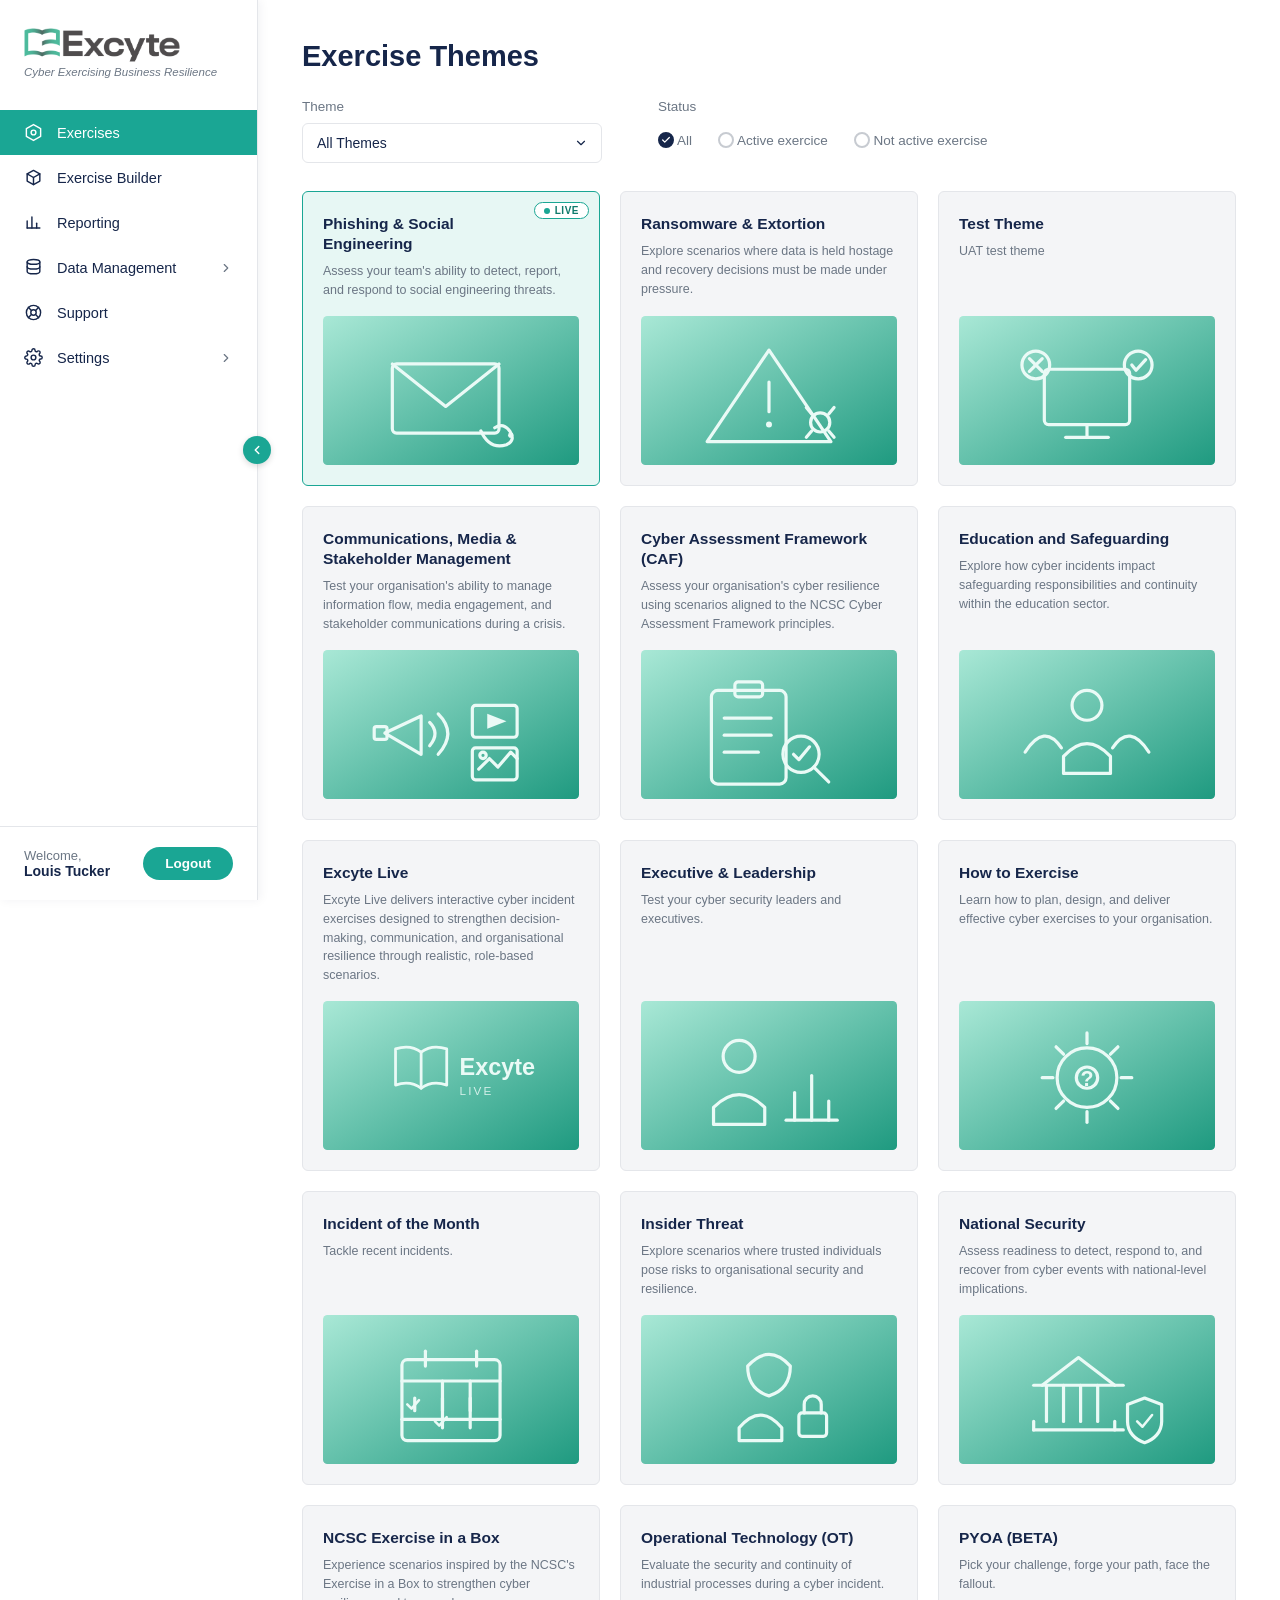
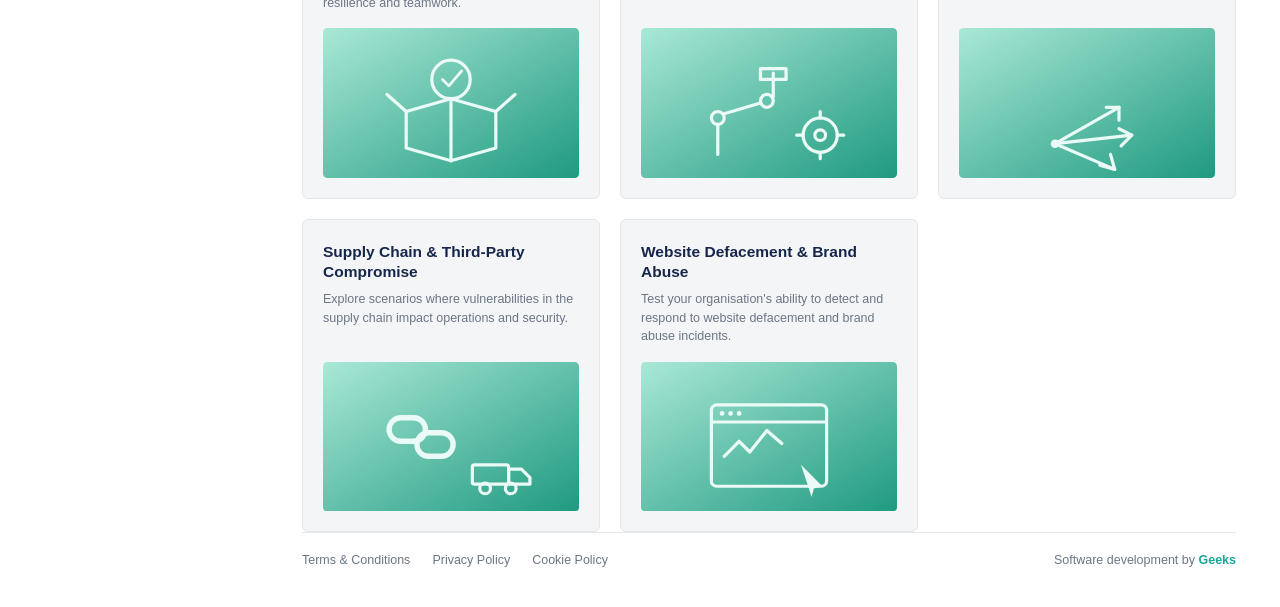
==== index.html @ 7a97bca5 "Add files via upload" ====
<!DOCTYPE html>
<!DOCTYPE html>
<html lang="en">
<head>
<meta charset="UTF-8">
<meta name="viewport" content="width=device-width, initial-scale=1.0">
<title>Excyte | Exercise Themes</title>
<link rel="stylesheet" href="css/styles.css">
<script>
  // Runs before anything paints, so the layout is correct from the very
  // first frame instead of rendering expanded then sliding to collapsed.
  (function () {
    try {
      if (localStorage.getItem('excyteSidebarCollapsed') === 'true') {
        document.documentElement.classList.add('sidebar-collapsed');
      }
    } catch (e) {}
  })();
</script>
</head>
<body data-page="exercises">

<div class="app">

  <!-- ============ SIDEBAR (injected by js/menu.js) ============ -->
  <div id="sidebar-placeholder"></div>

  <!-- ============ MAIN CONTENT ============ -->
  <main class="main-content">

    <h1 class="page-title">Exercise Themes</h1>

    <div class="filters-row">
      <div class="filter-group">
        <label for="themeFilter">Theme</label>
        <div class="select-wrapper">
          <select id="themeFilter">
            <option value="all">All Themes</option>
            <option value="My Exercises">My Exercises</option>
            <option value="Phishing & Social Engineering">Phishing &amp; Social Engineering</option>
            <option value="Ransomware & Extortion">Ransomware &amp; Extortion</option>
            <option value="Test Theme">Test Theme</option>
            <option value="Communications, Media & Stakeholder Management">Communications, Media &amp; Stakeholder Management</option>
            <option value="Cyber Assessment Framework (CAF)">Cyber Assessment Framework (CAF)</option>
            <option value="Education and Safeguarding">Education and Safeguarding</option>
            <option value="Excyte Live">Excyte Live</option>
            <option value="Executive & Leadership">Executive &amp; Leadership</option>
            <option value="How to Exercise">How to Exercise</option>
            <option value="Incident of the Month">Incident of the Month</option>
            <option value="Insider Threat">Insider Threat</option>
            <option value="National Security">National Security</option>
            <option value="NCSC Exercise in a Box">NCSC Exercise in a Box</option>
            <option value="Operational Technology (OT)">Operational Technology (OT)</option>
            <option value="PYOA (BETA)">PYOA (BETA)</option>
            <option value="Supply Chain & Third-Party Compromise">Supply Chain &amp; Third-Party Compromise</option>
            <option value="Website Defacement & Brand Abuse">Website Defacement &amp; Brand Abuse</option>
          </select>
          <svg class="select-arrow" viewBox="0 0 24 24" width="14" height="14" fill="none" stroke="#16264A" stroke-width="2" stroke-linecap="round" stroke-linejoin="round"><path d="M6 9l6 6 6-6"/></svg>
        </div>
      </div>

      <div class="filter-group status-group">
        <label>Status</label>
        <div class="radio-row" id="statusFilter">
          <label class="radio">
            <input type="radio" name="status" value="all" checked>
            <span class="radio-dot"><svg viewBox="0 0 24 24" width="10" height="10" fill="none" stroke="#ffffff" stroke-width="3" stroke-linecap="round" stroke-linejoin="round"><path d="M4 12l5 5L20 6"/></svg></span>
            All
          </label>
          <label class="radio">
            <input type="radio" name="status" value="active">
            <span class="radio-dot"><svg viewBox="0 0 24 24" width="10" height="10" fill="none" stroke="#ffffff" stroke-width="3" stroke-linecap="round" stroke-linejoin="round"><path d="M4 12l5 5L20 6"/></svg></span>
            Active exercice
          </label>
          <label class="radio">
            <input type="radio" name="status" value="inactive">
            <span class="radio-dot"><svg viewBox="0 0 24 24" width="10" height="10" fill="none" stroke="#ffffff" stroke-width="3" stroke-linecap="round" stroke-linejoin="round"><path d="M4 12l5 5L20 6"/></svg></span>
            Not active exercise
          </label>
        </div>
      </div>
    </div>

    <div class="cards-panel">
      <div class="cards-grid" id="cardsGrid">

        <div class="card" data-theme="My Exercises" data-status="inactive">
          <h3>My Exercises</h3>
          <p>Exercises you've created and saved yourself in the Exercise Builder.</p>
          <div class="icon-box"><img src="assets/icons/my-exercises.svg" alt=""></div>
        </div>

        <div class="card" data-theme="Phishing & Social Engineering" data-status="inactive">
          <h3>Phishing &amp; Social Engineering</h3>
          <p>Assess your team's ability to detect, report, and respond to social engineering threats.</p>
          <div class="icon-box"><img src="assets/icons/phishing.svg" alt=""></div>
        </div>

        <div class="card" data-theme="Ransomware & Extortion" data-status="inactive">
          <h3>Ransomware &amp; Extortion</h3>
          <p>Explore scenarios where data is held hostage and recovery decisions must be made under pressure.</p>
          <div class="icon-box"><img src="assets/icons/ransomware.svg" alt=""></div>
        </div>

        <div class="card" data-theme="Test Theme" data-status="inactive">
          <h3>Test Theme</h3>
          <p>UAT test theme</p>
          <div class="icon-box"><img src="assets/icons/test-theme.svg" alt=""></div>
        </div>

        <div class="card" data-theme="Communications, Media & Stakeholder Management" data-status="inactive">
          <h3>Communications, Media &amp; Stakeholder Management</h3>
          <p>Test your organisation's ability to manage information flow, media engagement, and stakeholder communications during a crisis.</p>
          <div class="icon-box"><img src="assets/icons/comms.svg" alt=""></div>
        </div>

        <div class="card" data-theme="Cyber Assessment Framework (CAF)" data-status="inactive">
          <h3>Cyber Assessment Framework (CAF)</h3>
          <p>Assess your organisation's cyber resilience using scenarios aligned to the NCSC Cyber Assessment Framework principles.</p>
          <div class="icon-box"><img src="assets/icons/caf.svg" alt=""></div>
        </div>

        <div class="card" data-theme="Education and Safeguarding" data-status="inactive">
          <h3>Education and Safeguarding</h3>
          <p>Explore how cyber incidents impact safeguarding responsibilities and continuity within the education sector.</p>
          <div class="icon-box"><img src="assets/icons/education.svg" alt=""></div>
        </div>

        <div class="card" data-theme="Excyte Live" data-status="inactive">
          <h3>Excyte Live</h3>
          <p>Excyte Live delivers interactive cyber incident exercises designed to strengthen decision-making, communication, and organisational resilience through realistic, role-based scenarios.</p>
          <div class="icon-box"><img src="assets/icons/excyte-live.svg" alt=""></div>
        </div>

        <div class="card" data-theme="Executive & Leadership" data-status="inactive">
          <h3>Executive &amp; Leadership</h3>
          <p>Test your cyber security leaders and executives.</p>
          <div class="icon-box"><img src="assets/icons/executive.svg" alt=""></div>
        </div>

        <div class="card" data-theme="How to Exercise" data-status="inactive">
          <h3>How to Exercise</h3>
          <p>Learn how to plan, design, and deliver effective cyber exercises to your organisation.</p>
          <div class="icon-box"><img src="assets/icons/how-to-exercise.svg" alt=""></div>
        </div>

        <div class="card" data-theme="Incident of the Month" data-status="inactive">
          <h3>Incident of the Month</h3>
          <p>Tackle recent incidents.</p>
          <div class="icon-box"><img src="assets/icons/incident-of-month.svg" alt=""></div>
        </div>

        <div class="card" data-theme="Insider Threat" data-status="inactive">
          <h3>Insider Threat</h3>
          <p>Explore scenarios where trusted individuals pose risks to organisational security and resilience.</p>
          <div class="icon-box"><img src="assets/icons/insider-threat.svg" alt=""></div>
        </div>

        <div class="card" data-theme="National Security" data-status="inactive">
          <h3>National Security</h3>
          <p>Assess readiness to detect, respond to, and recover from cyber events with national-level implications.</p>
          <div class="icon-box"><img src="assets/icons/national-security.svg" alt=""></div>
        </div>

        <div class="card" data-theme="NCSC Exercise in a Box" data-status="inactive">
          <h3>NCSC Exercise in a Box</h3>
          <p>Experience scenarios inspired by the NCSC's Exercise in a Box to strengthen cyber resilience and teamwork.</p>
          <div class="icon-box"><img src="assets/icons/ncsc-box.svg" alt=""></div>
        </div>

        <div class="card" data-theme="Operational Technology (OT)" data-status="inactive">
          <h3>Operational Technology (OT)</h3>
          <p>Evaluate the security and continuity of industrial processes during a cyber incident.</p>
          <div class="icon-box"><img src="assets/icons/ot.svg" alt=""></div>
        </div>

        <div class="card" data-theme="PYOA (BETA)" data-status="inactive">
          <h3>PYOA (BETA)</h3>
          <p>Pick your challenge, forge your path, face the fallout.</p>
          <div class="icon-box"><img src="assets/icons/pyoa.svg" alt=""></div>
        </div>

        <div class="card" data-theme="Supply Chain & Third-Party Compromise" data-status="inactive">
          <h3>Supply Chain &amp; Third-Party Compromise</h3>
          <p>Explore scenarios where vulnerabilities in the supply chain impact operations and security.</p>
          <div class="icon-box"><img src="assets/icons/supply-chain.svg" alt=""></div>
        </div>

        <div class="card" data-theme="Website Defacement & Brand Abuse" data-status="inactive">
          <h3>Website Defacement &amp; Brand Abuse</h3>
          <p>Test your organisation's ability to detect and respond to website defacement and brand abuse incidents.</p>
          <div class="icon-box"><img src="assets/icons/website-defacement.svg" alt=""></div>
        </div>

      </div>

      <p class="no-results" id="noResults">No exercise themes match the selected filters.</p>
    </div>

    <footer class="footer">
      <div class="footer-links">
        <a href="pages/terms-conditions.html">Terms &amp; Conditions</a>
        <a href="pages/privacy-policy.html">Privacy Policy</a>
        <a href="pages/cookie-policy.html">Cookie Policy</a>
      </div>
      <div class="footer-credit">Software development by <a href="https://www.geeks.ltd/" target="_blank" rel="noopener">Geeks</a></div>
    </footer>

  </main>
</div>

<script src="js/menu.js"></script>
<script src="js/script.js"></script>
</body>
</html>
---- css/styles.css ----
/* ============ RESET & ROOT ============ */
* { box-sizing: border-box; margin: 0; padding: 0; }

:root {
  --teal: #1AA694;
  --teal-dark: #0F7A6B;
  --teal-light: #E7F7F4;
  --navy: #16264A;
  --text-gray: #6B7684;
  --border-light: #E4E6EA;
  --bg-panel: #F4F5F7;
  --sidebar-w: 258px;
  --sidebar-w-collapsed: 76px;
}

body {
  font-family: -apple-system, BlinkMacSystemFont, "Segoe UI", Roboto, Helvetica, Arial, sans-serif;
  color: var(--navy);
  background: #ffffff;
  -webkit-font-smoothing: antialiased;
}

a { text-decoration: none; color: inherit; }

.app {
  display: flex;
  min-height: 100vh;
}

/* ============ SIDEBAR ============ */
.sidebar {
  width: var(--sidebar-w);
  flex-shrink: 0;
  background: #ffffff;
  border-right: 1px solid var(--border-light);
  box-shadow: 2px 0 10px rgba(22,38,74,0.06);
  display: flex;
  flex-direction: column;
  position: fixed;
  top: 0;
  left: 0;
  height: 100vh;
  z-index: 10;
  transition: width 0.25s ease;
}

.logo-area {
  padding: 28px 24px 20px;
}

.logo-link {
  display: block;
  transition: opacity 0.15s ease;
}

.logo-link:hover {
  opacity: 0.8;
}

.logo-row {
  display: flex;
  align-items: center;
  gap: 8px;
}

.logo-full-img,
.logo-icon-img {
  flex-shrink: 0;
  display: block;
}

.logo-full-img { height: 34px; width: auto; }

.logo-icon-img {
  height: 30px;
  width: auto;
  display: none;
}

.tagline {
  font-size: 11.5px;
  color: var(--text-gray);
  margin-top: 4px;
  font-style: italic;
  white-space: nowrap;
  overflow: hidden;
}

.nav-menu {
  display: flex;
  flex-direction: column;
  margin-top: 12px;
  flex-grow: 1;
  overflow-y: auto;
}

.nav-item {
  display: flex;
  align-items: center;
  gap: 14px;
  padding: 13px 24px;
  color: var(--navy);
  font-size: 14.5px;
  font-weight: 500;
  cursor: pointer;
  transition: background 0.15s ease, color 0.15s ease;
  white-space: nowrap;
  overflow: hidden;
}

.nav-item svg { flex-shrink: 0; }

.nav-item.expandable .chevron {
  margin-left: auto;
  color: var(--text-gray);
}

.nav-item:hover:not(.active) {
  background: var(--teal-light);
  color: var(--teal-dark);
}

.nav-item.active {
  background: var(--teal);
  color: #ffffff;
}

.nav-item.active .chevron { color: #ffffff; }

/* collapse button */
.collapse-btn {
  position: absolute;
  top: 50%;
  right: -14px;
  transform: translateY(-50%);
  width: 28px;
  height: 28px;
  border-radius: 50%;
  background: var(--teal);
  border: none;
  box-shadow: 0 2px 6px rgba(0,0,0,0.15);
  display: flex;
  align-items: center;
  justify-content: center;
  cursor: pointer;
  z-index: 5;
  transition: background 0.15s ease, transform 0.2s ease;
}

.collapse-btn:hover {
  background: var(--teal-dark);
  transform: translateY(-50%) scale(1.1);
}

.collapse-btn svg { transition: transform 0.25s ease; }

.user-area {
  padding: 20px 24px;
  border-top: 1px solid var(--border-light);
  display: flex;
  align-items: center;
  justify-content: space-between;
  gap: 10px;
}

.welcome {
  display: flex;
  flex-direction: column;
  font-size: 13px;
  white-space: nowrap;
  overflow: hidden;
}

.welcome-label { color: var(--text-gray); }
.welcome-name { color: var(--navy); font-size: 14px; }

.logout-btn {
  background: var(--teal);
  color: #ffffff;
  border: none;
  padding: 9px 22px;
  border-radius: 20px;
  font-size: 13.5px;
  font-weight: 600;
  cursor: pointer;
  transition: background 0.15s ease, box-shadow 0.15s ease, transform 0.15s ease;
  flex-shrink: 0;
}

.logout-btn:hover {
  background: var(--teal-dark);
  box-shadow: 0 4px 10px rgba(15,122,107,0.3);
  transform: translateY(-1px);
}

/* ---- collapsed state ---- */
.sidebar.collapsed { width: var(--sidebar-w-collapsed); }
.sidebar.collapsed .logo-full-img,
.sidebar.collapsed .tagline,
.sidebar.collapsed .nav-text,
.sidebar.collapsed .chevron,
.sidebar.collapsed .welcome,
.sidebar.collapsed .logout-btn {
  display: none;
}
.sidebar.collapsed .logo-icon-img { display: block; }
.sidebar.collapsed .logo-row { justify-content: center; }
.sidebar.collapsed .nav-item { justify-content: center; padding: 15px 0; }
.sidebar.collapsed .user-area { flex-direction: column; }
.sidebar.collapsed .collapse-btn svg { transform: rotate(180deg); }

/* ============ MAIN CONTENT ============ */
.main-content {
  flex-grow: 1;
  padding: 40px 44px;
  min-width: 0;
  margin-left: var(--sidebar-w);
  transition: margin-left 0.25s ease;
  display: flex;
  flex-direction: column;
  min-height: 100vh;
}

.sidebar.collapsed ~ .main-content {
  margin-left: var(--sidebar-w-collapsed);
}

/* Applied synchronously before first paint (see inline script in <head>)
   so the layout is correct immediately, rather than rendering expanded
   and then sliding to collapsed once menu.js finishes running. */
html.sidebar-collapsed .main-content {
  margin-left: var(--sidebar-w-collapsed);
}

.page-title {
  font-size: 29px;
  font-weight: 700;
  color: var(--navy);
  margin-bottom: 26px;
}

.filters-row {
  display: flex;
  gap: 56px;
  align-items: flex-start;
  margin-bottom: 26px;
  flex-wrap: wrap;
}

.filter-group label {
  display: block;
  font-size: 13.5px;
  color: var(--text-gray);
  margin-bottom: 9px;
}

/* theme select */
.select-wrapper {
  position: relative;
  width: 300px;
}

.select-wrapper select {
  width: 100%;
  appearance: none;
  -webkit-appearance: none;
  -moz-appearance: none;
  background: #ffffff;
  border: 1px solid var(--border-light);
  border-radius: 6px;
  padding: 11px 40px 11px 14px;
  font-size: 14px;
  color: var(--navy);
  font-family: inherit;
  cursor: pointer;
  transition: border-color 0.15s ease, box-shadow 0.15s ease;
}

.select-wrapper select:hover,
.select-wrapper select:focus {
  border-color: var(--teal);
  outline: none;
  box-shadow: 0 0 0 3px rgba(26,166,148,0.12);
}

.select-arrow {
  position: absolute;
  top: 50%;
  right: 14px;
  transform: translateY(-50%);
  pointer-events: none;
}

/* status radios */
.radio-row {
  display: flex;
  gap: 26px;
  align-items: center;
  height: 42px;
}

.radio {
  display: flex;
  align-items: center;
  gap: 9px;
  font-size: 14px;
  color: var(--navy);
  cursor: pointer;
  user-select: none;
  transition: color 0.15s ease;
}

.radio:hover { color: var(--teal-dark); }

.radio input { position: absolute; opacity: 0; width: 0; height: 0; }

.radio-dot {
  display: inline-flex;
  align-items: center;
  justify-content: center;
  width: 16px;
  height: 16px;
  border-radius: 50%;
  border: 2px solid #c7cbd1;
  flex-shrink: 0;
  overflow: hidden;
  transition: border-color 0.15s ease, background 0.15s ease;
}

.radio-dot svg {
  opacity: 0;
  transition: opacity 0.15s ease;
}

.radio:hover .radio-dot { border-color: var(--teal); }

.radio input:checked + .radio-dot {
  border-color: var(--navy);
  background: var(--navy);
}

.radio input:checked + .radio-dot svg {
  opacity: 1;
}

/* ============ CARDS PANEL / GRID ============ */
.cards-panel {
  background: transparent;
}

.cards-grid {
  display: grid;
  grid-template-columns: repeat(auto-fill, minmax(230px, 1fr));
  gap: 20px;
}

.card {
  position: relative;
  display: flex;
  flex-direction: column;
  padding: 22px 20px 20px;
  border: 1px solid var(--border-light);
  border-radius: 6px;
  background: var(--bg-panel);
  transition: background 0.15s ease;
  cursor: pointer;
}

.card:hover {
  background: #EBEEF1;
}

.card.live-theme {
  background: var(--teal-light);
  border-color: var(--teal);
}

.card.live-theme:hover {
  background: #DCF1EC;
}

.live-badge {
  position: absolute;
  top: 10px;
  right: 10px;
  display: flex;
  align-items: center;
  gap: 5px;
  background: #ffffff;
  border: 1px solid var(--teal);
  border-radius: 10px;
  padding: 2px 9px;
  font-size: 10px;
  font-weight: 700;
  color: var(--teal-dark);
  text-transform: uppercase;
  letter-spacing: 0.05em;
}

.live-badge-dot {
  width: 6px;
  height: 6px;
  border-radius: 50%;
  background: var(--teal);
}

.card.live-theme h3 {
  padding-right: 62px;
}

.card h3 {
  font-size: 15.5px;
  font-weight: 700;
  color: var(--navy);
  line-height: 1.3;
  margin-bottom: 8px;
}

.card p {
  font-size: 12.5px;
  color: var(--text-gray);
  line-height: 1.5;
  margin-bottom: 16px;
  flex: 1 1 auto;
}

.icon-box {
  width: 100%;
  aspect-ratio: 240 / 140;
  border-radius: 3px;
  overflow: hidden;
  transition: filter 0.2s ease;
}

.icon-box img {
  width: 100%;
  height: 100%;
  display: block;
  object-fit: cover;
}

.card:hover .icon-box {
  filter: brightness(1.02);
}

.no-results {
  display: none;
  text-align: center;
  padding: 50px 20px;
  color: var(--text-gray);
  font-size: 14px;
}

.cards-grid.empty { display: none; }
.cards-panel.is-empty .no-results { display: block; }

/* ============ FOOTER ============ */
.footer {
  margin-top: auto;
  padding-top: 20px;
  border-top: 1px solid var(--border-light);
  display: flex;
  justify-content: space-between;
  align-items: center;
  flex-wrap: wrap;
  gap: 12px;
  font-size: 12.5px;
  color: var(--text-gray);
}

.footer-links { display: flex; gap: 22px; }

.footer-links a,
.footer-credit a {
  color: var(--text-gray);
  transition: color 0.15s ease;
}

.footer-links a:hover { color: var(--teal-dark); text-decoration: underline; }

.footer-credit a {
  color: var(--teal);
  font-weight: 600;
}

.footer-credit a:hover { color: var(--teal-dark); text-decoration: underline; }

/* ============ DETAIL PAGE (theme drill-down) ============ */
.detail-header {
  display: flex;
  justify-content: space-between;
  align-items: center;
  margin-bottom: 26px;
}

.detail-header .page-title { margin-bottom: 0; }

.header-actions {
  display: flex;
  gap: 12px;
}

.back-btn,
.create-btn {
  background: var(--teal);
  color: #ffffff;
  border: none;
  padding: 10px 26px;
  border-radius: 20px;
  font-size: 14px;
  font-weight: 600;
  cursor: pointer;
  transition: background 0.15s ease;
}

.back-btn:hover,
.create-btn:hover {
  background: var(--teal-dark);
}

.text-input {
  width: 300px;
  border: 1px solid var(--border-light);
  border-radius: 6px;
  padding: 11px 14px;
  font-size: 14px;
  color: var(--navy);
  font-family: inherit;
  transition: border-color 0.15s ease, box-shadow 0.15s ease;
}

.text-input:hover,
.text-input:focus {
  border-color: var(--teal);
  outline: none;
  box-shadow: 0 0 0 3px rgba(26,166,148,0.12);
}

/* ============ EXERCISE TABLE ============ */
.table-panel {
  border: 1px solid var(--border-light);
  border-radius: 4px;
  overflow-x: auto;
}

.exercise-table {
  width: 100%;
  border-collapse: collapse;
}

.exercise-table thead th {
  background: #E9EBEE;
  color: var(--navy);
  font-size: 13.5px;
  font-weight: 700;
  text-align: left;
  padding: 10px 20px;
  white-space: nowrap;
}

.exercise-table thead th[data-sort] {
  cursor: pointer;
  user-select: none;
}

.exercise-table thead th[data-sort]:hover {
  color: var(--teal-dark);
}

.sort-icon {
  margin-left: 6px;
  vertical-align: middle;
  position: relative;
  top: -1px;
}

.sort-icon .arrow-up,
.sort-icon .arrow-down {
  fill: #c7cbd1;
}

.exercise-table tbody td {
  white-space: nowrap;
}

th.sort-asc .sort-icon .arrow-up {
  fill: var(--teal);
}

th.sort-desc .sort-icon .arrow-down {
  fill: var(--teal);
}

.exercise-table tbody td {
  padding: 9px 20px;
  font-size: 13.5px;
  color: var(--text-gray);
  border-top: 1px solid var(--border-light);
}

.exercise-table tbody tr:nth-child(odd) { background: #F7F8F9; }
.exercise-table tbody tr:nth-child(even) { background: #ffffff; }

.exercise-table tbody tr.live-row { background: var(--teal-light); }
.exercise-table tbody tr.live-row:hover td { background: #DCF3EC; }

.exercise-table tbody tr { cursor: pointer; }

/* Events table is the exception — only the action cells (play icons,
   End link) are actually interactive, not the row itself */
#eventsTable tbody tr { cursor: default; }

.exercise-table tbody tr:hover td { background: var(--bg-panel); }

#eventsTable tbody tr:not(.live-row):hover td { background: transparent; }

.exercise-link {
  color: var(--navy);
  font-weight: 400;
}

.play-icon {
  display: inline-flex;
  color: var(--text-gray);
  cursor: pointer;
  transition: color 0.15s ease;
}

.play-icon:hover { color: var(--teal-dark); }

.end-link {
  color: var(--navy);
  text-decoration: underline;
  cursor: pointer;
  font-size: 12.5px;
  transition: color 0.15s ease;
}

.end-link:hover { color: var(--teal-dark); }

.table-panel.is-empty .exercise-table { display: none; }
.table-panel.is-empty .no-results { display: block; }

.no-exercises {
  display: none;
  color: var(--text-gray);
  font-size: 14px;
  padding: 4px 0;
}

.table-panel.no-data .exercise-table { display: none; }
.table-panel.no-data .no-exercises { display: block; }
.table-panel.no-data { border: none; }

/* ============ EXERCISE TILE GRID (theme drill-down page) ============
   Same .card/.cards-grid look as the home page's theme tiles, but one
   tile per exercise within a theme, using the same live-tint
   treatment as a live theme tile. */
.exercise-cards-panel .cards-grid { display: grid; }
.exercise-cards-panel.is-empty .cards-grid { display: none; }
.exercise-cards-panel.is-empty .no-results { display: block; }

.exercise-cards-panel.no-data .cards-grid { display: none; }
.exercise-cards-panel.no-data .no-exercises { display: block; }

/* Theme tile copy is short/curated, so every tile naturally ends up
   the same height. Exercise names/author/org vary a lot in length,
   so without a cap a long one stretches its whole grid row and
   pushes that row's icon-boxes out of line with the row above/below
   — clamp both to a fixed number of lines so every tile is a
   uniform height regardless of content, same as the theme grid. */
.exercise-cards-panel .card h3 {
  display: -webkit-box;
  -webkit-box-orient: vertical;
  -webkit-line-clamp: 2;
  overflow: hidden;
  min-height: calc(15.5px * 1.3 * 2);
}

.exercise-cards-panel .card p {
  display: -webkit-box;
  -webkit-box-orient: vertical;
  -webkit-line-clamp: 2;
  overflow: hidden;
  /* Exercise descriptions ("2 active events · Nate W · GDAK") are
     usually much shorter than the home page's full-sentence theme
     descriptions, so without a floor here the <p> box (and therefore
     the whole card) ends up shorter than a theme tile whenever the
     text fits on one line. */
  min-height: calc(12.5px * 1.5 * 2);
}

.exercise-icon-box svg {
  width: 100%;
  height: 100%;
  display: block;
}

/* ============ PAGINATION ============ */
.pagination {
  display: flex;
  gap: 8px;
  justify-content: center;
  margin-top: 24px;
}

.page-btn {
  min-width: 36px;
  height: 36px;
  display: flex;
  align-items: center;
  justify-content: center;
  border: 1px solid var(--border-light);
  border-radius: 6px;
  color: var(--navy);
  font-size: 14px;
  transition: background 0.15s ease, color 0.15s ease, border-color 0.15s ease;
}

.page-btn:hover { border-color: var(--teal); color: var(--teal-dark); }

.page-btn.active {
  background: var(--teal);
  border-color: var(--teal);
  color: #ffffff;
}

/* ============ SETUP EXERCISE (create event) ============ */
.setup-form {
  display: flex;
  flex-direction: column;
  gap: 28px;
  flex: 1;
  max-width: 500px;
}

.form-field label {
  display: block;
  font-size: 13.5px;
  color: var(--text-gray);
  margin-bottom: 9px;
}

.required-mark {
  color: #D64545;
  margin-left: 3px;
}

/* -- searchable dropdown (single + multi select) -- */
.dropdown-field {
  position: relative;
  width: 100%;
}

.dropdown-trigger {
  width: 100%;
  display: flex;
  align-items: center;
  justify-content: space-between;
  gap: 8px;
  background: #ffffff;
  border: 1px solid var(--border-light);
  border-radius: 6px;
  padding: 11px 14px;
  font-size: 14px;
  font-family: inherit;
  color: var(--navy);
  cursor: pointer;
  transition: border-color 0.15s ease, box-shadow 0.15s ease;
}

.dropdown-value {
  flex: 1;
  text-align: left;
  color: #A6ADB8;
  white-space: nowrap;
  overflow: hidden;
  text-overflow: ellipsis;
}

.dropdown-trigger.has-value .dropdown-value {
  color: var(--navy);
}

.dropdown-trigger:hover {
  border-color: var(--teal);
}

.dropdown-field.open .dropdown-trigger {
  border-color: var(--teal);
  box-shadow: 0 0 0 3px rgba(26,166,148,0.12);
}

.dropdown-field.open .select-arrow {
  transform: translateY(-50%) rotate(180deg);
}

.dropdown-panel {
  display: none;
  position: absolute;
  top: calc(100% + 6px);
  left: 0;
  width: 100%;
  background: #ffffff;
  border: 1px solid var(--border-light);
  border-radius: 6px;
  box-shadow: 0 10px 24px rgba(22,38,74,0.14);
  z-index: 20;
  overflow: hidden;
}

.dropdown-field.open .dropdown-panel {
  display: block;
}

.dropdown-search-wrap {
  display: flex;
  align-items: center;
  gap: 8px;
  padding: 10px 14px;
  border-bottom: 1px solid var(--border-light);
  color: var(--text-gray);
}

.dropdown-search {
  flex: 1;
  border: none;
  outline: none;
  font-size: 14px;
  font-family: inherit;
  color: var(--navy);
}

.dropdown-list {
  list-style: none;
  max-height: 220px;
  overflow-y: auto;
  padding: 6px 0;
}

.dropdown-list li {
  display: flex;
  align-items: center;
  gap: 10px;
  padding: 9px 14px;
  font-size: 13.5px;
  color: var(--navy);
  cursor: pointer;
  transition: background 0.12s ease;
}

.dropdown-list li:hover {
  background: var(--teal-light);
}

.dropdown-list li.no-match {
  color: var(--text-gray);
  cursor: default;
}

.dropdown-list li.no-match:hover {
  background: none;
}

.item-check {
  width: 14px;
  height: 14px;
  border-radius: 4px;
  border: 2px solid #c7cbd1;
  flex-shrink: 0;
  display: inline-flex;
  align-items: center;
  justify-content: center;
}

.dropdown-list li.selected .item-check {
  background: var(--teal);
  border-color: var(--teal);
}

/* single-select mode has no checkboxes — highlight instead */
.dropdown-field[data-mode="single"] .dropdown-list li.selected {
  background: var(--teal-light);
  font-weight: 600;
}

/* -- date & time -- */
.datetime-row {
  display: flex;
  gap: 10px;
}

.datetime-input {
  flex: 1;
}

.today-btn {
  background: #ffffff;
  border: 1px solid var(--border-light);
  border-radius: 6px;
  padding: 0 20px;
  font-size: 13.5px;
  font-weight: 600;
  color: var(--navy);
  cursor: pointer;
  white-space: nowrap;
  transition: border-color 0.15s ease, color 0.15s ease;
}

.today-btn:hover {
  border-color: var(--teal);
  color: var(--teal-dark);
}

/* -- form actions -- */
.cancel-btn {
  background: #ffffff;
  color: var(--navy);
  border: 1px solid var(--border-light);
  padding: 10px 26px;
  border-radius: 20px;
  font-size: 14px;
  font-weight: 600;
  cursor: pointer;
  transition: border-color 0.15s ease, color 0.15s ease;
}

.cancel-btn:hover {
  border-color: var(--teal);
  color: var(--teal-dark);
}

.save-btn {
  background: var(--teal);
  color: #ffffff;
  border: none;
  padding: 10px 26px;
  border-radius: 20px;
  font-size: 14px;
  font-weight: 600;
  cursor: pointer;
  transition: background 0.15s ease;
}

.save-btn:hover {
  background: var(--teal-dark);
}

.save-btn:disabled {
  background: var(--border-light);
  color: var(--text-gray);
  cursor: not-allowed;
}

/* ============ MODAL (End Event confirmation) ============ */
.modal-overlay {
  display: none;
  position: fixed;
  inset: 0;
  background: rgba(22,38,74,0.45);
  align-items: center;
  justify-content: center;
  z-index: 100;
  padding: 20px;
}

.modal-overlay.open {
  display: flex;
}

.modal-box {
  background: #ffffff;
  border-radius: 10px;
  padding: 36px 32px 28px;
  width: 100%;
  max-width: 380px;
  text-align: center;
  box-shadow: 0 20px 50px rgba(22,38,74,0.25);
}

.modal-icon {
  margin-bottom: 14px;
}

.modal-icon svg {
  margin: 0 auto;
  display: block;
}

.modal-title {
  font-size: 19px;
  font-weight: 700;
  color: var(--navy);
  margin-bottom: 10px;
}

.modal-message {
  font-size: 13.5px;
  color: var(--text-gray);
  line-height: 1.5;
  margin-bottom: 26px;
}

.modal-actions {
  display: flex;
  justify-content: center;
  gap: 12px;
}

.modal-actions-stacked {
  flex-direction: column;
}

.modal-actions-stacked > button {
  width: 100%;
}

/* Name/theme fields inside a modal (e.g. Save Exercise) — same
   .text-input/.select-wrapper controls used elsewhere, just made to
   fill the narrower modal box instead of their usual fixed width. */
.modal-form-field {
  text-align: left;
  margin-bottom: 16px;
}

.modal-form-field label {
  display: block;
  font-size: 12.5px;
  font-weight: 600;
  color: var(--navy);
  margin-bottom: 6px;
}

.modal-form-field .text-input,
.modal-form-field .select-wrapper {
  width: 100%;
}

.modal-field-error {
  display: none;
  font-size: 12px;
  color: #D64545;
  margin-top: 6px;
}

.modal-field-error.show {
  display: block;
}

.discard-btn {
  background: none;
  border: 1px solid var(--border-light);
  color: #D64545;
  padding: 10px 26px;
  border-radius: 20px;
  font-size: 14px;
  font-weight: 600;
  cursor: pointer;
  transition: background 0.15s ease, border-color 0.15s ease;
}

.discard-btn:hover {
  background: rgba(214,69,69,0.08);
  border-color: #D64545;
}

/* End links on demo (non-deletable) events look inert, not clickable */
.end-link.disabled {
  cursor: default;
  color: var(--text-gray);
  text-decoration: none;
}

.end-link.disabled:hover {
  color: var(--text-gray);
}

/* ============ REPORT DETAIL PAGE ============ */
.report-subtitle {
  font-size: 14px;
  color: var(--text-gray);
  margin-top: -18px;
  margin-bottom: 28px;
}

/* -- summary section -- */
.summary-headline {
  font-size: 14px;
  font-weight: 400;
  color: var(--navy);
  line-height: 1.7;
  margin-bottom: 8px;
}

.summary-context {
  font-size: 13px;
  color: var(--text-gray);
  line-height: 1.5;
  margin-bottom: 16px;
}

.summary-stat {
  margin-bottom: 18px;
}

.summary-stat-bar {
  width: 100%;
  height: 8px;
  background: var(--border-light);
  border-radius: 4px;
  overflow: hidden;
  margin-bottom: 8px;
}

.summary-stat-fill {
  height: 100%;
  border-radius: 4px;
  transition: width 0.3s ease;
}

.summary-stat-label {
  font-size: 12.5px;
  color: var(--text-gray);
  font-weight: 600;
}

.summary-improvement-list {
  list-style: none;
  margin-top: 4px;
}

.summary-improvement-list li {
  font-size: 13.5px;
  color: var(--navy);
  padding: 6px 0 6px 16px;
  position: relative;
  border-bottom: 1px solid var(--border-light);
}

.summary-improvement-list li:last-child { border-bottom: none; }

.summary-improvement-list li::before {
  content: '\2022';
  position: absolute;
  left: 0;
  color: #D64545;
  font-weight: 700;
}

.summary-no-improvements {
  font-size: 13.5px;
  color: var(--text-gray);
  font-style: italic;
}

.report-section {
  background: var(--bg-panel);
  border: 1px solid var(--border-light);
  border-radius: 8px;
  padding: 24px 28px;
  margin-bottom: 20px;
}

.report-section h2 {
  font-size: 16px;
  font-weight: 700;
  color: var(--navy);
  margin-bottom: 18px;
  padding-bottom: 14px;
  border-bottom: 1px solid var(--border-light);
}

/* -- overview grid -- */
.overview-grid {
  display: grid;
  grid-template-columns: repeat(3, 1fr);
  gap: 20px 32px;
}

.overview-label {
  font-size: 12px;
  color: var(--text-gray);
  margin-bottom: 5px;
}

.overview-value {
  font-size: 14.5px;
  font-weight: 600;
  color: var(--navy);
}

/* -- attendance summary -- */
.attendance-grid {
  display: grid;
  grid-template-columns: repeat(3, 1fr);
  gap: 28px;
}

.attendance-group-header {
  display: flex;
  align-items: center;
  gap: 8px;
  font-size: 12px;
  font-weight: 700;
  color: var(--teal-dark);
  text-transform: uppercase;
  letter-spacing: 0.05em;
  margin-bottom: 10px;
}

.attendance-dot {
  width: 8px;
  height: 8px;
  border-radius: 50%;
  flex-shrink: 0;
}

.attendance-dot.dot-facilitator { background: var(--teal); }
.attendance-dot.dot-observer { background: #E8A33D; }
.attendance-dot.dot-participant { background: #c7cbd1; }

.attendance-count-badge {
  background: var(--bg-panel);
  border-radius: 10px;
  padding: 1px 9px;
  font-size: 11.5px;
  color: var(--text-gray);
  margin-left: auto;
  text-transform: none;
  letter-spacing: normal;
  font-weight: 600;
}

.attendance-list {
  list-style: none;
}

.attendance-list li {
  font-size: 13.5px;
  color: var(--navy);
  padding: 4px 0;
}

.attendance-list li.attendance-empty {
  color: var(--text-gray);
  font-style: italic;
}

/* -- observations: one distinct block per slide -- */
.observation-slide-block {
  background: var(--bg-panel);
  border-radius: 8px;
  padding: 16px 18px;
  margin-bottom: 12px;
}

.observation-slide-block:last-child {
  margin-bottom: 0;
}

.observation-slide-header {
  display: flex;
  align-items: center;
  gap: 10px;
  margin-bottom: 10px;
}

.observation-slide-number {
  font-size: 10.5px;
  font-weight: 700;
  color: #ffffff;
  background: var(--teal);
  border-radius: 9px;
  padding: 2px 9px;
  white-space: nowrap;
  flex-shrink: 0;
}

.observation-slide-title {
  font-size: 13.5px;
  font-weight: 700;
  color: var(--navy);
}

.obs-item {
  display: flex;
  align-items: center;
  gap: 10px;
  padding: 5px 0;
}

.obs-item-icon {
  width: 17px;
  height: 17px;
  border-radius: 50%;
  border: 1.5px solid;
  display: inline-flex;
  align-items: center;
  justify-content: center;
  flex-shrink: 0;
}

.obs-item.ticked .obs-item-icon {
  border-color: var(--teal);
  color: var(--teal);
}

.obs-item.unticked .obs-item-icon {
  border-color: #c7cbd1;
  color: #b0b5bd;
}

.obs-item-label {
  font-size: 13px;
  color: var(--navy);
}

.obs-item.unticked .obs-item-label {
  color: var(--text-gray);
}

.observation-slide-note {
  font-size: 13px;
  font-style: italic;
  color: var(--text-gray);
  line-height: 1.6;
  margin-top: 10px;
  padding-top: 10px;
  border-top: 1px solid rgba(22,38,74,0.08);
}

.observer-notes-heading {
  font-size: 12px;
  font-weight: 700;
  color: var(--teal-dark);
  text-transform: uppercase;
  letter-spacing: 0.05em;
  margin-bottom: 8px;
}

.observations-empty {
  font-size: 13.5px;
  color: var(--text-gray);
  font-style: italic;
}

/* ============ LEGAL PAGES (Terms/Privacy/Cookie) ============ */
.legal-content {
  max-width: 760px;
  flex: 1;
}

.legal-content p {
  font-size: 14.5px;
  line-height: 1.7;
  color: var(--text-gray);
  margin-bottom: 20px;
}

/* ============ RESPONSIVE ============ */
@media (max-width: 900px) {
  .filters-row { gap: 28px; }
  .overview-grid { grid-template-columns: repeat(2, 1fr); }
  .attendance-grid { grid-template-columns: 1fr; gap: 20px; }
}

@media (max-width: 640px) {
  .app { flex-direction: column; }
  .sidebar { position: static; width: 100%; height: auto; border-right: none; border-bottom: 1px solid var(--border-light); }
  .collapse-btn { display: none; }
  .main-content { padding: 24px 18px; margin-left: 0; }
  .overview-grid { grid-template-columns: 1fr; }
}
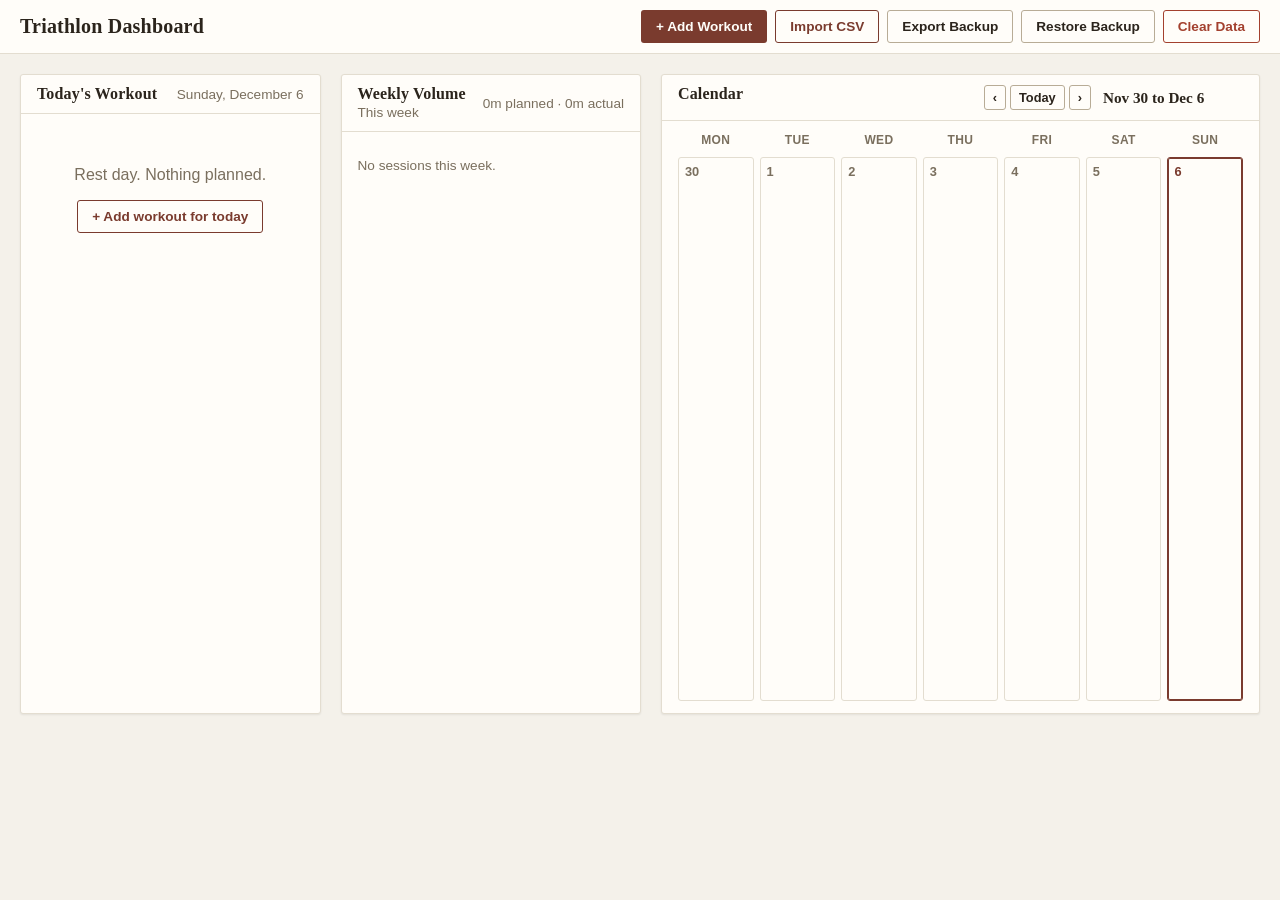
==== commit 7b828273: "Add files via upload" ====
--- a/index.html
+++ b/index.html
@@ -1,215 +1,104 @@
-<!DOCTYPE html>
-<!DOCTYPE html>
+<!doctype html>
 <html lang="en">
 <head>
-<meta charset="UTF-8">
-<meta name="viewport" content="width=device-width, initial-scale=1.0">
-<title>Excyte | Exercise Themes</title>
-<link rel="stylesheet" href="css/styles.css">
-<script>
-  // Runs before anything paints, so the layout is correct from the very
-  // first frame instead of rendering expanded then sliding to collapsed.
-  (function () {
-    try {
-      if (localStorage.getItem('excyteSidebarCollapsed') === 'true') {
-        document.documentElement.classList.add('sidebar-collapsed');
-      }
-    } catch (e) {}
-  })();
-</script>
+  <meta charset="UTF-8" />
+  <meta name="viewport" content="width=device-width, initial-scale=1.0, maximum-scale=1.0, user-scalable=no" />
+  <title>Triathlon Training Dashboard</title>
+
+  <link rel="icon" href="assets/favicon.ico" sizes="any" />
+  <link rel="icon" href="assets/icon-32.png" sizes="32x32" type="image/png" />
+  <link rel="icon" href="assets/icon.svg" type="image/svg+xml" />
+  <link rel="apple-touch-icon" sizes="180x180" href="assets/icon-180.png" />
+  <link rel="manifest" href="manifest.webmanifest" />
+  <meta name="theme-color" content="#7a3b2e" />
+  <meta name="apple-mobile-web-app-capable" content="yes" />
+  <meta name="apple-mobile-web-app-status-bar-style" content="black-translucent" />
+  <meta name="apple-mobile-web-app-title" content="Triathlon" />
+
+  <link rel="stylesheet" href="css/styles.css" />
+  <link rel="stylesheet" href="css/calendar.css" />
 </head>
-<body data-page="exercises">
+<body>
+  <header class="app-header">
+    <div class="app-header-title">
+      <h1>Triathlon Dashboard</h1>
+    </div>
+    <div class="app-header-actions">
+      <button id="add-workout-btn" class="btn btn-primary">+ Add Workout</button>
 
-<div class="app">
+      <label class="btn btn-secondary file-btn">
+        Import CSV
+        <input type="file" id="csv-import-input" accept=".csv" hidden />
+      </label>
 
-  <!-- ============ SIDEBAR (injected by js/menu.js) ============ -->
-  <div id="sidebar-placeholder"></div>
+      <button id="export-backup-btn" class="btn btn-ghost">Export Backup</button>
 
-  <!-- ============ MAIN CONTENT ============ -->
-  <main class="main-content">
+      <label class="btn btn-ghost file-btn">
+        Restore Backup
+        <input type="file" id="import-backup-input" accept=".json" hidden />
+      </label>
 
-    <h1 class="page-title">Exercise Themes</h1>
+      <button id="clear-data-btn" class="btn btn-danger">Clear Data</button>
+    </div>
+  </header>
 
-    <div class="filters-row">
-      <div class="filter-group">
-        <label for="themeFilter">Theme</label>
-        <div class="select-wrapper">
-          <select id="themeFilter">
-            <option value="all">All Themes</option>
-            <option value="My Exercises">My Exercises</option>
-            <option value="Phishing & Social Engineering">Phishing &amp; Social Engineering</option>
-            <option value="Ransomware & Extortion">Ransomware &amp; Extortion</option>
-            <option value="Test Theme">Test Theme</option>
-            <option value="Communications, Media & Stakeholder Management">Communications, Media &amp; Stakeholder Management</option>
-            <option value="Cyber Assessment Framework (CAF)">Cyber Assessment Framework (CAF)</option>
-            <option value="Education and Safeguarding">Education and Safeguarding</option>
-            <option value="Excyte Live">Excyte Live</option>
-            <option value="Executive & Leadership">Executive &amp; Leadership</option>
-            <option value="How to Exercise">How to Exercise</option>
-            <option value="Incident of the Month">Incident of the Month</option>
-            <option value="Insider Threat">Insider Threat</option>
-            <option value="National Security">National Security</option>
-            <option value="NCSC Exercise in a Box">NCSC Exercise in a Box</option>
-            <option value="Operational Technology (OT)">Operational Technology (OT)</option>
-            <option value="PYOA (BETA)">PYOA (BETA)</option>
-            <option value="Supply Chain & Third-Party Compromise">Supply Chain &amp; Third-Party Compromise</option>
-            <option value="Website Defacement & Brand Abuse">Website Defacement &amp; Brand Abuse</option>
-          </select>
-          <svg class="select-arrow" viewBox="0 0 24 24" width="14" height="14" fill="none" stroke="#16264A" stroke-width="2" stroke-linecap="round" stroke-linejoin="round"><path d="M6 9l6 6 6-6"/></svg>
+  <main class="dashboard-grid">
+    <section class="card today-card">
+      <div class="card-header">
+        <h2>Today's Workout</h2>
+        <span id="today-date" class="card-subtitle"></span>
+      </div>
+      <div id="today-card-body" class="card-body"></div>
+    </section>
+
+    <section class="card volume-card">
+      <div class="card-header">
+        <div>
+          <h2>Weekly Volume</h2>
+          <span id="volume-week-label" class="card-subtitle"></span>
+        </div>
+        <div class="volume-totals">
+          <span id="volume-planned-total">-</span> planned ·
+          <span id="volume-actual-total">-</span> actual
         </div>
       </div>
+      <div id="volume-bars" class="card-body"></div>
+    </section>
 
-      <div class="filter-group status-group">
-        <label>Status</label>
-        <div class="radio-row" id="statusFilter">
-          <label class="radio">
-            <input type="radio" name="status" value="all" checked>
-            <span class="radio-dot"><svg viewBox="0 0 24 24" width="10" height="10" fill="none" stroke="#ffffff" stroke-width="3" stroke-linecap="round" stroke-linejoin="round"><path d="M4 12l5 5L20 6"/></svg></span>
-            All
-          </label>
-          <label class="radio">
-            <input type="radio" name="status" value="active">
-            <span class="radio-dot"><svg viewBox="0 0 24 24" width="10" height="10" fill="none" stroke="#ffffff" stroke-width="3" stroke-linecap="round" stroke-linejoin="round"><path d="M4 12l5 5L20 6"/></svg></span>
-            Active exercice
-          </label>
-          <label class="radio">
-            <input type="radio" name="status" value="inactive">
-            <span class="radio-dot"><svg viewBox="0 0 24 24" width="10" height="10" fill="none" stroke="#ffffff" stroke-width="3" stroke-linecap="round" stroke-linejoin="round"><path d="M4 12l5 5L20 6"/></svg></span>
-            Not active exercise
-          </label>
+    <section class="card calendar-card">
+      <div class="card-header calendar-header">
+        <h2>Calendar</h2>
+        <div class="cal-controls">
+          <div class="cal-nav">
+            <button id="cal-prev" class="btn btn-ghost small" aria-label="Previous">‹</button>
+            <button id="cal-today" class="btn btn-ghost small">Today</button>
+            <button id="cal-next" class="btn btn-ghost small" aria-label="Next">›</button>
+          </div>
+          <span id="cal-label" class="cal-label"></span>
         </div>
       </div>
-    </div>
+      <div class="card-body">
+        <div id="cal-grid" class="cal-grid week"></div>
+      </div>
+    </section>
+  </main>
 
-    <div class="cards-panel">
-      <div class="cards-grid" id="cardsGrid">
+  <div id="modal-overlay" class="modal-overlay">
+    <div id="modal" class="modal"></div>
+  </div>
 
-        <div class="card" data-theme="My Exercises" data-status="inactive">
-          <h3>My Exercises</h3>
-          <p>Exercises you've created and saved yourself in the Exercise Builder.</p>
-          <div class="icon-box"><img src="assets/icons/my-exercises.svg" alt=""></div>
-        </div>
+  <div id="dialog-overlay" class="modal-overlay dialog-overlay">
+    <div id="dialog" class="modal dialog"></div>
+  </div>
 
-        <div class="card" data-theme="Phishing & Social Engineering" data-status="inactive">
-          <h3>Phishing &amp; Social Engineering</h3>
-          <p>Assess your team's ability to detect, report, and respond to social engineering threats.</p>
-          <div class="icon-box"><img src="assets/icons/phishing.svg" alt=""></div>
-        </div>
-
-        <div class="card" data-theme="Ransomware & Extortion" data-status="inactive">
-          <h3>Ransomware &amp; Extortion</h3>
-          <p>Explore scenarios where data is held hostage and recovery decisions must be made under pressure.</p>
-          <div class="icon-box"><img src="assets/icons/ransomware.svg" alt=""></div>
-        </div>
-
-        <div class="card" data-theme="Test Theme" data-status="inactive">
-          <h3>Test Theme</h3>
-          <p>UAT test theme</p>
-          <div class="icon-box"><img src="assets/icons/test-theme.svg" alt=""></div>
-        </div>
-
-        <div class="card" data-theme="Communications, Media & Stakeholder Management" data-status="inactive">
-          <h3>Communications, Media &amp; Stakeholder Management</h3>
-          <p>Test your organisation's ability to manage information flow, media engagement, and stakeholder communications during a crisis.</p>
-          <div class="icon-box"><img src="assets/icons/comms.svg" alt=""></div>
-        </div>
-
-        <div class="card" data-theme="Cyber Assessment Framework (CAF)" data-status="inactive">
-          <h3>Cyber Assessment Framework (CAF)</h3>
-          <p>Assess your organisation's cyber resilience using scenarios aligned to the NCSC Cyber Assessment Framework principles.</p>
-          <div class="icon-box"><img src="assets/icons/caf.svg" alt=""></div>
-        </div>
-
-        <div class="card" data-theme="Education and Safeguarding" data-status="inactive">
-          <h3>Education and Safeguarding</h3>
-          <p>Explore how cyber incidents impact safeguarding responsibilities and continuity within the education sector.</p>
-          <div class="icon-box"><img src="assets/icons/education.svg" alt=""></div>
-        </div>
-
-        <div class="card" data-theme="Excyte Live" data-status="inactive">
-          <h3>Excyte Live</h3>
-          <p>Excyte Live delivers interactive cyber incident exercises designed to strengthen decision-making, communication, and organisational resilience through realistic, role-based scenarios.</p>
-          <div class="icon-box"><img src="assets/icons/excyte-live.svg" alt=""></div>
-        </div>
-
-        <div class="card" data-theme="Executive & Leadership" data-status="inactive">
-          <h3>Executive &amp; Leadership</h3>
-          <p>Test your cyber security leaders and executives.</p>
-          <div class="icon-box"><img src="assets/icons/executive.svg" alt=""></div>
-        </div>
-
-        <div class="card" data-theme="How to Exercise" data-status="inactive">
-          <h3>How to Exercise</h3>
-          <p>Learn how to plan, design, and deliver effective cyber exercises to your organisation.</p>
-          <div class="icon-box"><img src="assets/icons/how-to-exercise.svg" alt=""></div>
-        </div>
-
-        <div class="card" data-theme="Incident of the Month" data-status="inactive">
-          <h3>Incident of the Month</h3>
-          <p>Tackle recent incidents.</p>
-          <div class="icon-box"><img src="assets/icons/incident-of-month.svg" alt=""></div>
-        </div>
-
-        <div class="card" data-theme="Insider Threat" data-status="inactive">
-          <h3>Insider Threat</h3>
-          <p>Explore scenarios where trusted individuals pose risks to organisational security and resilience.</p>
-          <div class="icon-box"><img src="assets/icons/insider-threat.svg" alt=""></div>
-        </div>
-
-        <div class="card" data-theme="National Security" data-status="inactive">
-          <h3>National Security</h3>
-          <p>Assess readiness to detect, respond to, and recover from cyber events with national-level implications.</p>
-          <div class="icon-box"><img src="assets/icons/national-security.svg" alt=""></div>
-        </div>
-
-        <div class="card" data-theme="NCSC Exercise in a Box" data-status="inactive">
-          <h3>NCSC Exercise in a Box</h3>
-          <p>Experience scenarios inspired by the NCSC's Exercise in a Box to strengthen cyber resilience and teamwork.</p>
-          <div class="icon-box"><img src="assets/icons/ncsc-box.svg" alt=""></div>
-        </div>
-
-        <div class="card" data-theme="Operational Technology (OT)" data-status="inactive">
-          <h3>Operational Technology (OT)</h3>
-          <p>Evaluate the security and continuity of industrial processes during a cyber incident.</p>
-          <div class="icon-box"><img src="assets/icons/ot.svg" alt=""></div>
-        </div>
-
-        <div class="card" data-theme="PYOA (BETA)" data-status="inactive">
-          <h3>PYOA (BETA)</h3>
-          <p>Pick your challenge, forge your path, face the fallout.</p>
-          <div class="icon-box"><img src="assets/icons/pyoa.svg" alt=""></div>
-        </div>
-
-        <div class="card" data-theme="Supply Chain & Third-Party Compromise" data-status="inactive">
-          <h3>Supply Chain &amp; Third-Party Compromise</h3>
-          <p>Explore scenarios where vulnerabilities in the supply chain impact operations and security.</p>
-          <div class="icon-box"><img src="assets/icons/supply-chain.svg" alt=""></div>
-        </div>
-
-        <div class="card" data-theme="Website Defacement & Brand Abuse" data-status="inactive">
-          <h3>Website Defacement &amp; Brand Abuse</h3>
-          <p>Test your organisation's ability to detect and respond to website defacement and brand abuse incidents.</p>
-          <div class="icon-box"><img src="assets/icons/website-defacement.svg" alt=""></div>
-        </div>
-
-      </div>
-
-      <p class="no-results" id="noResults">No exercise themes match the selected filters.</p>
-    </div>
-
-    <footer class="footer">
-      <div class="footer-links">
-        <a href="pages/terms-conditions.html">Terms &amp; Conditions</a>
-        <a href="pages/privacy-policy.html">Privacy Policy</a>
-        <a href="pages/cookie-policy.html">Cookie Policy</a>
-      </div>
-      <div class="footer-credit">Software development by <a href="https://www.geeks.ltd/" target="_blank" rel="noopener">Geeks</a></div>
-    </footer>
-
-  </main>
-</div>
-
-<script src="js/menu.js"></script>
-<script src="js/script.js"></script>
+  <script src="js/utils.js"></script>
+  <script src="js/dialogs.js"></script>
+  <script src="js/storage.js"></script>
+  <script src="js/planStore.js"></script>
+  <script src="js/csvImport.js"></script>
+  <script src="js/calendar.js"></script>
+  <script src="js/dashboard.js"></script>
+  <script src="js/sessionModal.js"></script>
+  <script src="js/app.js"></script>
 </body>
 </html>
--- a/css/styles.css
+++ b/css/styles.css
@@ -1,1373 +1,621 @@
-/* ============ RESET & ROOT ============ */
-* { box-sizing: border-box; margin: 0; padding: 0; }
-
 :root {
-  --teal: #1AA694;
-  --teal-dark: #0F7A6B;
-  --teal-light: #E7F7F4;
-  --navy: #16264A;
-  --text-gray: #6B7684;
-  --border-light: #E4E6EA;
-  --bg-panel: #F4F5F7;
-  --sidebar-w: 258px;
-  --sidebar-w-collapsed: 76px;
+  --bg: #f4f1ea;
+  --surface: #fffdf9;
+  --border: #e3ddd0;
+  --text: #2b241c;
+  --text-muted: #7a6f5e;
+  --primary: #7a3b2e;
+  --primary-hover: #612e24;
+  --danger: #a3402e;
+  --radius: 3px;
+  --shadow: 0 1px 2px rgba(43, 36, 28, 0.08);
+  --shadow-lg: 0 12px 28px rgba(43, 36, 28, 0.22);
+  --font-display: Georgia, "Iowan Old Style", "Palatino Linotype", Palatino, serif;
+  --font-body: "Segoe UI", Tahoma, Verdana, sans-serif;
+}
+
+* {
+  box-sizing: border-box;
+}
+
+html, body {
+  height: 100%;
 }
 
 body {
-  font-family: -apple-system, BlinkMacSystemFont, "Segoe UI", Roboto, Helvetica, Arial, sans-serif;
-  color: var(--navy);
-  background: #ffffff;
-  -webkit-font-smoothing: antialiased;
-}
-
-a { text-decoration: none; color: inherit; }
-
-.app {
-  display: flex;
-  min-height: 100vh;
-}
-
-/* ============ SIDEBAR ============ */
-.sidebar {
-  width: var(--sidebar-w);
+  margin: 0;
+  font-family: var(--font-body);
+  background: var(--bg);
+  color: var(--text);
+  overflow: hidden;
+  display: flex;
+  flex-direction: column;
+}
+
+h1, h2, h3 {
+  margin: 0;
+  font-family: var(--font-display);
+  font-weight: 700;
+  letter-spacing: 0.01em;
+}
+
+/* Header */
+.app-header {
+  display: flex;
+  justify-content: space-between;
+  align-items: center;
+  padding: 10px 20px;
+  background: var(--surface);
+  border-bottom: 1px solid var(--border);
+  flex-wrap: wrap;
+  gap: 12px;
   flex-shrink: 0;
-  background: #ffffff;
-  border-right: 1px solid var(--border-light);
-  box-shadow: 2px 0 10px rgba(22,38,74,0.06);
-  display: flex;
-  flex-direction: column;
-  position: fixed;
-  top: 0;
-  left: 0;
-  height: 100vh;
-  z-index: 10;
-  transition: width 0.25s ease;
-}
-
-.logo-area {
-  padding: 28px 24px 20px;
-}
-
-.logo-link {
-  display: block;
-  transition: opacity 0.15s ease;
-}
-
-.logo-link:hover {
-  opacity: 0.8;
-}
-
-.logo-row {
-  display: flex;
-  align-items: center;
-  gap: 8px;
-}
-
-.logo-full-img,
-.logo-icon-img {
-  flex-shrink: 0;
-  display: block;
-}
-
-.logo-full-img { height: 34px; width: auto; }
-
-.logo-icon-img {
-  height: 30px;
-  width: auto;
-  display: none;
-}
-
-.tagline {
-  font-size: 11.5px;
-  color: var(--text-gray);
-  margin-top: 4px;
-  font-style: italic;
-  white-space: nowrap;
-  overflow: hidden;
-}
-
-.nav-menu {
-  display: flex;
-  flex-direction: column;
-  margin-top: 12px;
-  flex-grow: 1;
-  overflow-y: auto;
-}
-
-.nav-item {
-  display: flex;
-  align-items: center;
-  gap: 14px;
-  padding: 13px 24px;
-  color: var(--navy);
-  font-size: 14.5px;
-  font-weight: 500;
-  cursor: pointer;
-  transition: background 0.15s ease, color 0.15s ease;
-  white-space: nowrap;
-  overflow: hidden;
-}
-
-.nav-item svg { flex-shrink: 0; }
-
-.nav-item.expandable .chevron {
-  margin-left: auto;
-  color: var(--text-gray);
-}
-
-.nav-item:hover:not(.active) {
-  background: var(--teal-light);
-  color: var(--teal-dark);
-}
-
-.nav-item.active {
-  background: var(--teal);
-  color: #ffffff;
-}
-
-.nav-item.active .chevron { color: #ffffff; }
-
-/* collapse button */
-.collapse-btn {
-  position: absolute;
-  top: 50%;
-  right: -14px;
-  transform: translateY(-50%);
-  width: 28px;
-  height: 28px;
-  border-radius: 50%;
-  background: var(--teal);
-  border: none;
-  box-shadow: 0 2px 6px rgba(0,0,0,0.15);
-  display: flex;
-  align-items: center;
-  justify-content: center;
-  cursor: pointer;
-  z-index: 5;
-  transition: background 0.15s ease, transform 0.2s ease;
-}
-
-.collapse-btn:hover {
-  background: var(--teal-dark);
-  transform: translateY(-50%) scale(1.1);
-}
-
-.collapse-btn svg { transition: transform 0.25s ease; }
-
-.user-area {
-  padding: 20px 24px;
-  border-top: 1px solid var(--border-light);
-  display: flex;
-  align-items: center;
-  justify-content: space-between;
-  gap: 10px;
-}
-
-.welcome {
-  display: flex;
-  flex-direction: column;
-  font-size: 13px;
-  white-space: nowrap;
-  overflow: hidden;
-}
-
-.welcome-label { color: var(--text-gray); }
-.welcome-name { color: var(--navy); font-size: 14px; }
-
-.logout-btn {
-  background: var(--teal);
-  color: #ffffff;
-  border: none;
-  padding: 9px 22px;
-  border-radius: 20px;
-  font-size: 13.5px;
+}
+
+.app-header-title h1 {
+  font-size: 1.25rem;
+}
+
+.app-header-actions {
+  display: flex;
+  gap: 8px;
+  flex-wrap: wrap;
+}
+
+/* Buttons */
+.btn {
+  border: 1px solid transparent;
+  border-radius: var(--radius);
+  padding: 8px 14px;
+  font-size: 0.85rem;
   font-weight: 600;
   cursor: pointer;
-  transition: background 0.15s ease, box-shadow 0.15s ease, transform 0.15s ease;
+  transition: background 0.15s, border-color 0.15s;
+  display: inline-flex;
+  align-items: center;
+  gap: 6px;
+  font-family: var(--font-body);
+}
+
+.btn.small {
+  padding: 4px 8px;
+  font-size: 0.8rem;
+}
+
+.btn-primary {
+  background: var(--primary);
+  color: var(--surface);
+}
+.btn-primary:hover {
+  background: var(--primary-hover);
+}
+
+.btn-secondary {
+  background: transparent;
+  color: var(--primary);
+  border-color: var(--primary);
+}
+.btn-secondary:hover {
+  background: var(--bg);
+}
+
+.btn-ghost {
+  background: transparent;
+  color: var(--text);
+  border-color: #b8ac96;
+}
+.btn-ghost:hover {
+  background: var(--bg);
+  border-color: var(--text-muted);
+}
+
+.btn-ghost.active {
+  background: var(--primary);
+  color: var(--surface);
+  border-color: var(--primary);
+}
+
+.btn-danger {
+  background: transparent;
+  color: var(--danger);
+  border-color: var(--danger);
+  font-weight: 700;
+}
+.btn-danger:hover {
+  background: var(--danger);
+  color: var(--surface);
+}
+
+.file-btn {
+  position: relative;
+}
+
+/* Dashboard grid: Today's Workout and Weekly Volume stay a fixed size,
+   the Calendar tile stretches to fill the remaining width. */
+.dashboard-grid {
+  display: flex;
+  align-items: flex-start;
+  gap: 20px;
+  padding: 20px;
+  flex: 1;
+  min-height: 0;
+  overflow: hidden;
+}
+
+.today-card,
+.volume-card {
+  flex: 1 1 0;
+  max-width: 480px;
+  height: 100%;
+  max-height: 640px;
+}
+
+.calendar-card {
+  flex: 2 1 0;
+  height: 100%;
+  max-height: 640px;
+}
+
+.card {
+  background: var(--surface);
+  border: 1px solid var(--border);
+  border-radius: var(--radius);
+  box-shadow: var(--shadow);
+  display: flex;
+  flex-direction: column;
+  min-height: 0;
+}
+
+.card-header {
+  padding: 10px 16px;
+  border-bottom: 1px solid var(--border);
+  display: flex;
+  justify-content: space-between;
+  align-items: center;
+  flex-wrap: wrap;
+  gap: 8px;
   flex-shrink: 0;
 }
 
-.logout-btn:hover {
-  background: var(--teal-dark);
-  box-shadow: 0 4px 10px rgba(15,122,107,0.3);
-  transform: translateY(-1px);
-}
-
-/* ---- collapsed state ---- */
-.sidebar.collapsed { width: var(--sidebar-w-collapsed); }
-.sidebar.collapsed .logo-full-img,
-.sidebar.collapsed .tagline,
-.sidebar.collapsed .nav-text,
-.sidebar.collapsed .chevron,
-.sidebar.collapsed .welcome,
-.sidebar.collapsed .logout-btn {
-  display: none;
-}
-.sidebar.collapsed .logo-icon-img { display: block; }
-.sidebar.collapsed .logo-row { justify-content: center; }
-.sidebar.collapsed .nav-item { justify-content: center; padding: 15px 0; }
-.sidebar.collapsed .user-area { flex-direction: column; }
-.sidebar.collapsed .collapse-btn svg { transform: rotate(180deg); }
-
-/* ============ MAIN CONTENT ============ */
-.main-content {
-  flex-grow: 1;
-  padding: 40px 44px;
-  min-width: 0;
-  margin-left: var(--sidebar-w);
-  transition: margin-left 0.25s ease;
-  display: flex;
-  flex-direction: column;
-  min-height: 100vh;
-}
-
-.sidebar.collapsed ~ .main-content {
-  margin-left: var(--sidebar-w-collapsed);
-}
-
-/* Applied synchronously before first paint (see inline script in <head>)
-   so the layout is correct immediately, rather than rendering expanded
-   and then sliding to collapsed once menu.js finishes running. */
-html.sidebar-collapsed .main-content {
-  margin-left: var(--sidebar-w-collapsed);
-}
-
-.page-title {
-  font-size: 29px;
+.card-header h2 {
+  font-size: 1rem;
+}
+
+.card-subtitle {
+  color: var(--text-muted);
+  font-size: 0.85rem;
+}
+
+.card-body {
+  padding: 12px 16px;
+  flex: 1;
+  min-height: 0;
+  overflow-y: auto;
+}
+
+/* Sport badge */
+.sport-badge {
+  display: inline-block;
+  color: var(--sport-color, var(--primary));
+  background: transparent;
+  font-size: 0.72rem;
   font-weight: 700;
-  color: var(--navy);
-  margin-bottom: 26px;
-}
-
-.filters-row {
-  display: flex;
-  gap: 56px;
-  align-items: flex-start;
-  margin-bottom: 26px;
-  flex-wrap: wrap;
-}
-
-.filter-group label {
-  display: block;
-  font-size: 13.5px;
-  color: var(--text-gray);
-  margin-bottom: 9px;
-}
-
-/* theme select */
-.select-wrapper {
+  text-transform: uppercase;
+  letter-spacing: 0.08em;
+  padding: 0;
+}
+
+/* Today's workout */
+.today-session {
+  background: transparent;
+  border-radius: 0;
+  border-top: 1px solid var(--border);
+  padding: 12px 0;
+  margin-bottom: 0;
+}
+
+.today-session:first-child {
+  border-top: none;
+  padding-top: 0;
+}
+
+.today-session.completed {
+  opacity: 0.75;
+}
+
+.today-session.missed {
+  opacity: 0.6;
+}
+
+.today-session.missed .today-session-title {
+  text-decoration: line-through;
+}
+
+.today-session-head {
+  display: flex;
+  align-items: center;
+  gap: 8px;
+  margin-bottom: 6px;
+}
+
+.today-session-title {
+  font-weight: 600;
+}
+
+.today-session-meta {
+  color: var(--text-muted);
+  font-size: 0.85rem;
+  margin-bottom: 4px;
+}
+
+.today-session-desc {
+  font-size: 0.85rem;
+  color: var(--text);
+  margin-bottom: 8px;
+  white-space: pre-wrap;
+}
+
+.today-session-status {
+  font-size: 0.8rem;
+  color: var(--text-muted);
+  font-weight: 600;
+  font-style: italic;
+  margin-bottom: 8px;
+}
+
+.today-session-status.missed-status {
+  color: var(--danger);
+}
+
+.today-session-actions {
+  display: flex;
+  gap: 8px;
+}
+
+.empty-state {
+  text-align: center;
+  padding: 24px 0;
+  color: var(--text-muted);
+}
+
+.empty-state-inline {
+  color: var(--text-muted);
+  font-size: 0.85rem;
+}
+
+/* Weekly volume */
+.volume-totals {
+  font-size: 0.85rem;
+  color: var(--text-muted);
+}
+
+.volume-row {
+  margin-bottom: 16px;
+}
+
+.volume-label {
+  font-size: 0.8rem;
+  font-weight: 700;
+  text-transform: uppercase;
+  letter-spacing: 0.02em;
+  margin-bottom: 6px;
+}
+
+.volume-bar-line {
+  display: grid;
+  grid-template-columns: 52px 1fr 64px;
+  align-items: center;
+  gap: 8px;
+  margin-bottom: 3px;
+}
+
+.volume-bar-tag {
+  font-size: 0.72rem;
+  color: var(--text-muted);
+}
+
+.volume-bar-value {
+  font-size: 0.75rem;
+  color: var(--text-muted);
+  text-align: right;
+  font-variant-numeric: tabular-nums;
+}
+
+.volume-track {
   position: relative;
-  width: 300px;
-}
-
-.select-wrapper select {
-  width: 100%;
-  appearance: none;
-  -webkit-appearance: none;
-  -moz-appearance: none;
-  background: #ffffff;
-  border: 1px solid var(--border-light);
-  border-radius: 6px;
-  padding: 11px 40px 11px 14px;
-  font-size: 14px;
-  color: var(--navy);
-  font-family: inherit;
-  cursor: pointer;
-  transition: border-color 0.15s ease, box-shadow 0.15s ease;
-}
-
-.select-wrapper select:hover,
-.select-wrapper select:focus {
-  border-color: var(--teal);
-  outline: none;
-  box-shadow: 0 0 0 3px rgba(26,166,148,0.12);
-}
-
-.select-arrow {
-  position: absolute;
-  top: 50%;
-  right: 14px;
-  transform: translateY(-50%);
-  pointer-events: none;
-}
-
-/* status radios */
-.radio-row {
-  display: flex;
-  gap: 26px;
-  align-items: center;
-  height: 42px;
-}
-
-.radio {
-  display: flex;
-  align-items: center;
-  gap: 9px;
-  font-size: 14px;
-  color: var(--navy);
-  cursor: pointer;
-  user-select: none;
-  transition: color 0.15s ease;
-}
-
-.radio:hover { color: var(--teal-dark); }
-
-.radio input { position: absolute; opacity: 0; width: 0; height: 0; }
-
-.radio-dot {
-  display: inline-flex;
-  align-items: center;
-  justify-content: center;
-  width: 16px;
-  height: 16px;
-  border-radius: 50%;
-  border: 2px solid #c7cbd1;
-  flex-shrink: 0;
+  height: 10px;
+  background: var(--bg);
+  border: 1px solid var(--border);
+  border-radius: 2px;
   overflow: hidden;
-  transition: border-color 0.15s ease, background 0.15s ease;
-}
-
-.radio-dot svg {
-  opacity: 0;
-  transition: opacity 0.15s ease;
-}
-
-.radio:hover .radio-dot { border-color: var(--teal); }
-
-.radio input:checked + .radio-dot {
-  border-color: var(--navy);
-  background: var(--navy);
-}
-
-.radio input:checked + .radio-dot svg {
-  opacity: 1;
-}
-
-/* ============ CARDS PANEL / GRID ============ */
-.cards-panel {
-  background: transparent;
-}
-
-.cards-grid {
-  display: grid;
-  grid-template-columns: repeat(auto-fill, minmax(230px, 1fr));
-  gap: 20px;
-}
-
-.card {
-  position: relative;
-  display: flex;
-  flex-direction: column;
-  padding: 22px 20px 20px;
-  border: 1px solid var(--border-light);
-  border-radius: 6px;
-  background: var(--bg-panel);
-  transition: background 0.15s ease;
-  cursor: pointer;
-}
-
-.card:hover {
-  background: #EBEEF1;
-}
-
-.card.live-theme {
-  background: var(--teal-light);
-  border-color: var(--teal);
-}
-
-.card.live-theme:hover {
-  background: #DCF1EC;
-}
-
-.live-badge {
-  position: absolute;
-  top: 10px;
-  right: 10px;
-  display: flex;
-  align-items: center;
-  gap: 5px;
-  background: #ffffff;
-  border: 1px solid var(--teal);
-  border-radius: 10px;
-  padding: 2px 9px;
-  font-size: 10px;
-  font-weight: 700;
-  color: var(--teal-dark);
-  text-transform: uppercase;
-  letter-spacing: 0.05em;
-}
-
-.live-badge-dot {
-  width: 6px;
-  height: 6px;
-  border-radius: 50%;
-  background: var(--teal);
-}
-
-.card.live-theme h3 {
-  padding-right: 62px;
-}
-
-.card h3 {
-  font-size: 15.5px;
-  font-weight: 700;
-  color: var(--navy);
-  line-height: 1.3;
-  margin-bottom: 8px;
-}
-
-.card p {
-  font-size: 12.5px;
-  color: var(--text-gray);
-  line-height: 1.5;
-  margin-bottom: 16px;
-  flex: 1 1 auto;
-}
-
-.icon-box {
-  width: 100%;
-  aspect-ratio: 240 / 140;
-  border-radius: 3px;
-  overflow: hidden;
-  transition: filter 0.2s ease;
-}
-
-.icon-box img {
-  width: 100%;
+}
+
+.volume-bar {
   height: 100%;
-  display: block;
-  object-fit: cover;
-}
-
-.card:hover .icon-box {
-  filter: brightness(1.02);
-}
-
-.no-results {
-  display: none;
-  text-align: center;
-  padding: 50px 20px;
-  color: var(--text-gray);
-  font-size: 14px;
-}
-
-.cards-grid.empty { display: none; }
-.cards-panel.is-empty .no-results { display: block; }
-
-/* ============ FOOTER ============ */
-.footer {
-  margin-top: auto;
-  padding-top: 20px;
-  border-top: 1px solid var(--border-light);
-  display: flex;
-  justify-content: space-between;
-  align-items: center;
-  flex-wrap: wrap;
-  gap: 12px;
-  font-size: 12.5px;
-  color: var(--text-gray);
-}
-
-.footer-links { display: flex; gap: 22px; }
-
-.footer-links a,
-.footer-credit a {
-  color: var(--text-gray);
-  transition: color 0.15s ease;
-}
-
-.footer-links a:hover { color: var(--teal-dark); text-decoration: underline; }
-
-.footer-credit a {
-  color: var(--teal);
-  font-weight: 600;
-}
-
-.footer-credit a:hover { color: var(--teal-dark); text-decoration: underline; }
-
-/* ============ DETAIL PAGE (theme drill-down) ============ */
-.detail-header {
-  display: flex;
-  justify-content: space-between;
-  align-items: center;
-  margin-bottom: 26px;
-}
-
-.detail-header .page-title { margin-bottom: 0; }
-
-.header-actions {
-  display: flex;
-  gap: 12px;
-}
-
-.back-btn,
-.create-btn {
-  background: var(--teal);
-  color: #ffffff;
-  border: none;
-  padding: 10px 26px;
-  border-radius: 20px;
-  font-size: 14px;
-  font-weight: 600;
-  cursor: pointer;
-  transition: background 0.15s ease;
-}
-
-.back-btn:hover,
-.create-btn:hover {
-  background: var(--teal-dark);
-}
-
-.text-input {
-  width: 300px;
-  border: 1px solid var(--border-light);
-  border-radius: 6px;
-  padding: 11px 14px;
-  font-size: 14px;
-  color: var(--navy);
-  font-family: inherit;
-  transition: border-color 0.15s ease, box-shadow 0.15s ease;
-}
-
-.text-input:hover,
-.text-input:focus {
-  border-color: var(--teal);
-  outline: none;
-  box-shadow: 0 0 0 3px rgba(26,166,148,0.12);
-}
-
-/* ============ EXERCISE TABLE ============ */
-.table-panel {
-  border: 1px solid var(--border-light);
-  border-radius: 4px;
-  overflow-x: auto;
-}
-
-.exercise-table {
-  width: 100%;
-  border-collapse: collapse;
-}
-
-.exercise-table thead th {
-  background: #E9EBEE;
-  color: var(--navy);
-  font-size: 13.5px;
-  font-weight: 700;
-  text-align: left;
-  padding: 10px 20px;
-  white-space: nowrap;
-}
-
-.exercise-table thead th[data-sort] {
-  cursor: pointer;
-  user-select: none;
-}
-
-.exercise-table thead th[data-sort]:hover {
-  color: var(--teal-dark);
-}
-
-.sort-icon {
-  margin-left: 6px;
-  vertical-align: middle;
-  position: relative;
-  top: -1px;
-}
-
-.sort-icon .arrow-up,
-.sort-icon .arrow-down {
-  fill: #c7cbd1;
-}
-
-.exercise-table tbody td {
-  white-space: nowrap;
-}
-
-th.sort-asc .sort-icon .arrow-up {
-  fill: var(--teal);
-}
-
-th.sort-desc .sort-icon .arrow-down {
-  fill: var(--teal);
-}
-
-.exercise-table tbody td {
-  padding: 9px 20px;
-  font-size: 13.5px;
-  color: var(--text-gray);
-  border-top: 1px solid var(--border-light);
-}
-
-.exercise-table tbody tr:nth-child(odd) { background: #F7F8F9; }
-.exercise-table tbody tr:nth-child(even) { background: #ffffff; }
-
-.exercise-table tbody tr.live-row { background: var(--teal-light); }
-.exercise-table tbody tr.live-row:hover td { background: #DCF3EC; }
-
-.exercise-table tbody tr { cursor: pointer; }
-
-/* Events table is the exception — only the action cells (play icons,
-   End link) are actually interactive, not the row itself */
-#eventsTable tbody tr { cursor: default; }
-
-.exercise-table tbody tr:hover td { background: var(--bg-panel); }
-
-#eventsTable tbody tr:not(.live-row):hover td { background: transparent; }
-
-.exercise-link {
-  color: var(--navy);
-  font-weight: 400;
-}
-
-.play-icon {
-  display: inline-flex;
-  color: var(--text-gray);
-  cursor: pointer;
-  transition: color 0.15s ease;
-}
-
-.play-icon:hover { color: var(--teal-dark); }
-
-.end-link {
-  color: var(--navy);
-  text-decoration: underline;
-  cursor: pointer;
-  font-size: 12.5px;
-  transition: color 0.15s ease;
-}
-
-.end-link:hover { color: var(--teal-dark); }
-
-.table-panel.is-empty .exercise-table { display: none; }
-.table-panel.is-empty .no-results { display: block; }
-
-.no-exercises {
-  display: none;
-  color: var(--text-gray);
-  font-size: 14px;
-  padding: 4px 0;
-}
-
-.table-panel.no-data .exercise-table { display: none; }
-.table-panel.no-data .no-exercises { display: block; }
-.table-panel.no-data { border: none; }
-
-/* ============ EXERCISE TILE GRID (theme drill-down page) ============
-   Same .card/.cards-grid look as the home page's theme tiles, but one
-   tile per exercise within a theme, using the same live-tint
-   treatment as a live theme tile. */
-.exercise-cards-panel .cards-grid { display: grid; }
-.exercise-cards-panel.is-empty .cards-grid { display: none; }
-.exercise-cards-panel.is-empty .no-results { display: block; }
-
-.exercise-cards-panel.no-data .cards-grid { display: none; }
-.exercise-cards-panel.no-data .no-exercises { display: block; }
-
-/* Theme tile copy is short/curated, so every tile naturally ends up
-   the same height. Exercise names/author/org vary a lot in length,
-   so without a cap a long one stretches its whole grid row and
-   pushes that row's icon-boxes out of line with the row above/below
-   — clamp both to a fixed number of lines so every tile is a
-   uniform height regardless of content, same as the theme grid. */
-.exercise-cards-panel .card h3 {
-  display: -webkit-box;
-  -webkit-box-orient: vertical;
-  -webkit-line-clamp: 2;
-  overflow: hidden;
-  min-height: calc(15.5px * 1.3 * 2);
-}
-
-.exercise-cards-panel .card p {
-  display: -webkit-box;
-  -webkit-box-orient: vertical;
-  -webkit-line-clamp: 2;
-  overflow: hidden;
-  /* Exercise descriptions ("2 active events · Nate W · GDAK") are
-     usually much shorter than the home page's full-sentence theme
-     descriptions, so without a floor here the <p> box (and therefore
-     the whole card) ends up shorter than a theme tile whenever the
-     text fits on one line. */
-  min-height: calc(12.5px * 1.5 * 2);
-}
-
-.exercise-icon-box svg {
-  width: 100%;
-  height: 100%;
-  display: block;
-}
-
-/* ============ PAGINATION ============ */
-.pagination {
-  display: flex;
-  gap: 8px;
-  justify-content: center;
-  margin-top: 24px;
-}
-
-.page-btn {
-  min-width: 36px;
-  height: 36px;
-  display: flex;
-  align-items: center;
-  justify-content: center;
-  border: 1px solid var(--border-light);
-  border-radius: 6px;
-  color: var(--navy);
-  font-size: 14px;
-  transition: background 0.15s ease, color 0.15s ease, border-color 0.15s ease;
-}
-
-.page-btn:hover { border-color: var(--teal); color: var(--teal-dark); }
-
-.page-btn.active {
-  background: var(--teal);
-  border-color: var(--teal);
-  color: #ffffff;
-}
-
-/* ============ SETUP EXERCISE (create event) ============ */
-.setup-form {
-  display: flex;
-  flex-direction: column;
-  gap: 28px;
-  flex: 1;
-  max-width: 500px;
-}
-
-.form-field label {
-  display: block;
-  font-size: 13.5px;
-  color: var(--text-gray);
-  margin-bottom: 9px;
-}
-
-.required-mark {
-  color: #D64545;
-  margin-left: 3px;
-}
-
-/* -- searchable dropdown (single + multi select) -- */
-.dropdown-field {
-  position: relative;
-  width: 100%;
-}
-
-.dropdown-trigger {
-  width: 100%;
-  display: flex;
-  align-items: center;
-  justify-content: space-between;
-  gap: 8px;
-  background: #ffffff;
-  border: 1px solid var(--border-light);
-  border-radius: 6px;
-  padding: 11px 14px;
-  font-size: 14px;
-  font-family: inherit;
-  color: var(--navy);
-  cursor: pointer;
-  transition: border-color 0.15s ease, box-shadow 0.15s ease;
-}
-
-.dropdown-value {
-  flex: 1;
-  text-align: left;
-  color: #A6ADB8;
-  white-space: nowrap;
-  overflow: hidden;
-  text-overflow: ellipsis;
-}
-
-.dropdown-trigger.has-value .dropdown-value {
-  color: var(--navy);
-}
-
-.dropdown-trigger:hover {
-  border-color: var(--teal);
-}
-
-.dropdown-field.open .dropdown-trigger {
-  border-color: var(--teal);
-  box-shadow: 0 0 0 3px rgba(26,166,148,0.12);
-}
-
-.dropdown-field.open .select-arrow {
-  transform: translateY(-50%) rotate(180deg);
-}
-
-.dropdown-panel {
-  display: none;
-  position: absolute;
-  top: calc(100% + 6px);
-  left: 0;
-  width: 100%;
-  background: #ffffff;
-  border: 1px solid var(--border-light);
-  border-radius: 6px;
-  box-shadow: 0 10px 24px rgba(22,38,74,0.14);
-  z-index: 20;
-  overflow: hidden;
-}
-
-.dropdown-field.open .dropdown-panel {
-  display: block;
-}
-
-.dropdown-search-wrap {
-  display: flex;
-  align-items: center;
-  gap: 8px;
-  padding: 10px 14px;
-  border-bottom: 1px solid var(--border-light);
-  color: var(--text-gray);
-}
-
-.dropdown-search {
-  flex: 1;
-  border: none;
-  outline: none;
-  font-size: 14px;
-  font-family: inherit;
-  color: var(--navy);
-}
-
-.dropdown-list {
-  list-style: none;
-  max-height: 220px;
-  overflow-y: auto;
-  padding: 6px 0;
-}
-
-.dropdown-list li {
-  display: flex;
-  align-items: center;
-  gap: 10px;
-  padding: 9px 14px;
-  font-size: 13.5px;
-  color: var(--navy);
-  cursor: pointer;
-  transition: background 0.12s ease;
-}
-
-.dropdown-list li:hover {
-  background: var(--teal-light);
-}
-
-.dropdown-list li.no-match {
-  color: var(--text-gray);
-  cursor: default;
-}
-
-.dropdown-list li.no-match:hover {
-  background: none;
-}
-
-.item-check {
-  width: 14px;
-  height: 14px;
-  border-radius: 4px;
-  border: 2px solid #c7cbd1;
-  flex-shrink: 0;
-  display: inline-flex;
-  align-items: center;
-  justify-content: center;
-}
-
-.dropdown-list li.selected .item-check {
-  background: var(--teal);
-  border-color: var(--teal);
-}
-
-/* single-select mode has no checkboxes — highlight instead */
-.dropdown-field[data-mode="single"] .dropdown-list li.selected {
-  background: var(--teal-light);
-  font-weight: 600;
-}
-
-/* -- date & time -- */
-.datetime-row {
-  display: flex;
-  gap: 10px;
-}
-
-.datetime-input {
-  flex: 1;
-}
-
-.today-btn {
-  background: #ffffff;
-  border: 1px solid var(--border-light);
-  border-radius: 6px;
-  padding: 0 20px;
-  font-size: 13.5px;
-  font-weight: 600;
-  color: var(--navy);
-  cursor: pointer;
-  white-space: nowrap;
-  transition: border-color 0.15s ease, color 0.15s ease;
-}
-
-.today-btn:hover {
-  border-color: var(--teal);
-  color: var(--teal-dark);
-}
-
-/* -- form actions -- */
-.cancel-btn {
-  background: #ffffff;
-  color: var(--navy);
-  border: 1px solid var(--border-light);
-  padding: 10px 26px;
-  border-radius: 20px;
-  font-size: 14px;
-  font-weight: 600;
-  cursor: pointer;
-  transition: border-color 0.15s ease, color 0.15s ease;
-}
-
-.cancel-btn:hover {
-  border-color: var(--teal);
-  color: var(--teal-dark);
-}
-
-.save-btn {
-  background: var(--teal);
-  color: #ffffff;
-  border: none;
-  padding: 10px 26px;
-  border-radius: 20px;
-  font-size: 14px;
-  font-weight: 600;
-  cursor: pointer;
-  transition: background 0.15s ease;
-}
-
-.save-btn:hover {
-  background: var(--teal-dark);
-}
-
-.save-btn:disabled {
-  background: var(--border-light);
-  color: var(--text-gray);
-  cursor: not-allowed;
-}
-
-/* ============ MODAL (End Event confirmation) ============ */
+  border-radius: 1px;
+  transition: width 0.2s;
+}
+
+.volume-bar.planned {
+  opacity: 0.55;
+}
+
+/* Modal */
 .modal-overlay {
   display: none;
   position: fixed;
   inset: 0;
-  background: rgba(22,38,74,0.45);
+  background: rgba(43, 36, 28, 0.4);
   align-items: center;
   justify-content: center;
   z-index: 100;
-  padding: 20px;
+  padding: 16px;
 }
 
 .modal-overlay.open {
   display: flex;
 }
 
-.modal-box {
-  background: #ffffff;
-  border-radius: 10px;
-  padding: 36px 32px 28px;
+.modal {
+  max-width: 480px;
   width: 100%;
-  max-width: 380px;
-  text-align: center;
-  box-shadow: 0 20px 50px rgba(22,38,74,0.25);
-}
-
-.modal-icon {
-  margin-bottom: 14px;
-}
-
-.modal-icon svg {
-  margin: 0 auto;
-  display: block;
-}
-
-.modal-title {
-  font-size: 19px;
+  max-height: 90vh;
+  overflow-y: auto;
+}
+
+/* Dialog overlay (alert/confirm) stacks above the regular modal overlay */
+.dialog-overlay {
+  z-index: 200;
+  background: rgba(43, 36, 28, 0.3);
+}
+
+.dialog {
+  max-width: 400px;
+}
+
+.modal-content {
+  background: var(--surface);
+  border-radius: var(--radius);
+  box-shadow: var(--shadow-lg);
+  display: flex;
+  flex-direction: column;
+}
+
+.modal-header {
+  display: flex;
+  align-items: center;
+  gap: 10px;
+  padding: 16px 18px;
+  border-bottom: 1px solid var(--border);
+}
+
+.modal-header h2 {
+  flex: 1;
+  font-size: 1.1rem;
+}
+
+.modal-close {
+  border: none;
+  background: transparent;
+  font-size: 1.4rem;
+  line-height: 1;
+  cursor: pointer;
+  color: var(--text-muted);
+}
+
+.modal-body {
+  padding: 16px 18px;
+}
+
+.modal-date {
+  color: var(--text-muted);
+  margin-top: 0;
+}
+
+.modal-missed-tag {
+  display: inline-block;
+  color: var(--danger);
   font-weight: 700;
-  color: var(--navy);
+  font-size: 0.75rem;
+  text-transform: uppercase;
+  letter-spacing: 0.06em;
+  margin: 0 0 10px;
+}
+
+.modal-planned, .modal-actual {
   margin-bottom: 10px;
-}
-
-.modal-message {
-  font-size: 13.5px;
-  color: var(--text-gray);
-  line-height: 1.5;
-  margin-bottom: 26px;
-}
-
-.modal-actions {
-  display: flex;
-  justify-content: center;
+  font-size: 0.9rem;
+}
+
+.modal-desc, .modal-notes {
+  white-space: pre-wrap;
+  font-size: 0.88rem;
+  color: var(--text);
+}
+
+.modal-footer {
+  display: flex;
+  justify-content: flex-end;
+  gap: 8px;
+  padding: 14px 18px;
+  border-top: 1px solid var(--border);
+  flex-wrap: wrap;
+}
+
+/* Forms */
+.form {
+  display: flex;
+  flex-direction: column;
   gap: 12px;
 }
 
-.modal-actions-stacked {
+.form label {
+  display: flex;
   flex-direction: column;
-}
-
-.modal-actions-stacked > button {
-  width: 100%;
-}
-
-/* Name/theme fields inside a modal (e.g. Save Exercise) — same
-   .text-input/.select-wrapper controls used elsewhere, just made to
-   fill the narrower modal box instead of their usual fixed width. */
-.modal-form-field {
-  text-align: left;
-  margin-bottom: 16px;
-}
-
-.modal-form-field label {
-  display: block;
-  font-size: 12.5px;
+  gap: 4px;
+  font-size: 0.85rem;
   font-weight: 600;
-  color: var(--navy);
-  margin-bottom: 6px;
-}
-
-.modal-form-field .text-input,
-.modal-form-field .select-wrapper {
-  width: 100%;
-}
-
-.modal-field-error {
-  display: none;
-  font-size: 12px;
-  color: #D64545;
-  margin-top: 6px;
-}
-
-.modal-field-error.show {
-  display: block;
-}
-
-.discard-btn {
-  background: none;
-  border: 1px solid var(--border-light);
-  color: #D64545;
-  padding: 10px 26px;
-  border-radius: 20px;
-  font-size: 14px;
-  font-weight: 600;
+  color: var(--text-muted);
+}
+
+.form input,
+.form select,
+.form textarea {
+  font-family: inherit;
+  font-size: 0.9rem;
+  padding: 8px 10px;
+  border: 1px solid var(--border);
+  border-radius: var(--radius);
+  color: var(--text);
+  font-weight: 400;
+  background: var(--surface);
+}
+
+.form-row {
+  display: grid;
+  grid-template-columns: 1fr 1fr;
+  gap: 12px;
+}
+
+.form input[type="range"] {
+  padding: 0;
+}
+
+/* Day session list popover */
+.day-session-list {
+  display: flex;
+  flex-direction: column;
+  gap: 8px;
+}
+
+.day-session-item {
+  display: flex;
+  align-items: center;
+  gap: 8px;
+  padding: 8px 4px;
+  border-bottom: 1px solid var(--border);
+  background: transparent;
+  border-radius: 0;
   cursor: pointer;
-  transition: background 0.15s ease, border-color 0.15s ease;
-}
-
-.discard-btn:hover {
-  background: rgba(214,69,69,0.08);
-  border-color: #D64545;
-}
-
-/* End links on demo (non-deletable) events look inert, not clickable */
-.end-link.disabled {
-  cursor: default;
-  color: var(--text-gray);
-  text-decoration: none;
-}
-
-.end-link.disabled:hover {
-  color: var(--text-gray);
-}
-
-/* ============ REPORT DETAIL PAGE ============ */
-.report-subtitle {
-  font-size: 14px;
-  color: var(--text-gray);
-  margin-top: -18px;
-  margin-bottom: 28px;
-}
-
-/* -- summary section -- */
-.summary-headline {
-  font-size: 14px;
-  font-weight: 400;
-  color: var(--navy);
-  line-height: 1.7;
-  margin-bottom: 8px;
-}
-
-.summary-context {
-  font-size: 13px;
-  color: var(--text-gray);
-  line-height: 1.5;
-  margin-bottom: 16px;
-}
-
-.summary-stat {
-  margin-bottom: 18px;
-}
-
-.summary-stat-bar {
-  width: 100%;
-  height: 8px;
-  background: var(--border-light);
-  border-radius: 4px;
-  overflow: hidden;
-  margin-bottom: 8px;
-}
-
-.summary-stat-fill {
-  height: 100%;
-  border-radius: 4px;
-  transition: width 0.3s ease;
-}
-
-.summary-stat-label {
-  font-size: 12.5px;
-  color: var(--text-gray);
-  font-weight: 600;
-}
-
-.summary-improvement-list {
-  list-style: none;
-  margin-top: 4px;
-}
-
-.summary-improvement-list li {
-  font-size: 13.5px;
-  color: var(--navy);
-  padding: 6px 0 6px 16px;
-  position: relative;
-  border-bottom: 1px solid var(--border-light);
-}
-
-.summary-improvement-list li:last-child { border-bottom: none; }
-
-.summary-improvement-list li::before {
-  content: '\2022';
-  position: absolute;
-  left: 0;
-  color: #D64545;
-  font-weight: 700;
-}
-
-.summary-no-improvements {
-  font-size: 13.5px;
-  color: var(--text-gray);
-  font-style: italic;
-}
-
-.report-section {
-  background: var(--bg-panel);
-  border: 1px solid var(--border-light);
-  border-radius: 8px;
-  padding: 24px 28px;
-  margin-bottom: 20px;
-}
-
-.report-section h2 {
-  font-size: 16px;
-  font-weight: 700;
-  color: var(--navy);
-  margin-bottom: 18px;
-  padding-bottom: 14px;
-  border-bottom: 1px solid var(--border-light);
-}
-
-/* -- overview grid -- */
-.overview-grid {
-  display: grid;
-  grid-template-columns: repeat(3, 1fr);
-  gap: 20px 32px;
-}
-
-.overview-label {
-  font-size: 12px;
-  color: var(--text-gray);
-  margin-bottom: 5px;
-}
-
-.overview-value {
-  font-size: 14.5px;
-  font-weight: 600;
-  color: var(--navy);
-}
-
-/* -- attendance summary -- */
-.attendance-grid {
-  display: grid;
-  grid-template-columns: repeat(3, 1fr);
-  gap: 28px;
-}
-
-.attendance-group-header {
-  display: flex;
-  align-items: center;
-  gap: 8px;
-  font-size: 12px;
-  font-weight: 700;
-  color: var(--teal-dark);
-  text-transform: uppercase;
-  letter-spacing: 0.05em;
-  margin-bottom: 10px;
-}
-
-.attendance-dot {
-  width: 8px;
-  height: 8px;
-  border-radius: 50%;
-  flex-shrink: 0;
-}
-
-.attendance-dot.dot-facilitator { background: var(--teal); }
-.attendance-dot.dot-observer { background: #E8A33D; }
-.attendance-dot.dot-participant { background: #c7cbd1; }
-
-.attendance-count-badge {
-  background: var(--bg-panel);
-  border-radius: 10px;
-  padding: 1px 9px;
-  font-size: 11.5px;
-  color: var(--text-gray);
+}
+
+.day-session-item:hover {
+  background: var(--bg);
+}
+
+.day-session-item-meta {
   margin-left: auto;
-  text-transform: none;
-  letter-spacing: normal;
-  font-weight: 600;
-}
-
-.attendance-list {
-  list-style: none;
-}
-
-.attendance-list li {
-  font-size: 13.5px;
-  color: var(--navy);
-  padding: 4px 0;
-}
-
-.attendance-list li.attendance-empty {
-  color: var(--text-gray);
-  font-style: italic;
-}
-
-/* -- observations: one distinct block per slide -- */
-.observation-slide-block {
-  background: var(--bg-panel);
-  border-radius: 8px;
-  padding: 16px 18px;
-  margin-bottom: 12px;
-}
-
-.observation-slide-block:last-child {
-  margin-bottom: 0;
-}
-
-.observation-slide-header {
-  display: flex;
-  align-items: center;
-  gap: 10px;
-  margin-bottom: 10px;
-}
-
-.observation-slide-number {
-  font-size: 10.5px;
-  font-weight: 700;
-  color: #ffffff;
-  background: var(--teal);
-  border-radius: 9px;
-  padding: 2px 9px;
-  white-space: nowrap;
-  flex-shrink: 0;
-}
-
-.observation-slide-title {
-  font-size: 13.5px;
-  font-weight: 700;
-  color: var(--navy);
-}
-
-.obs-item {
-  display: flex;
-  align-items: center;
-  gap: 10px;
-  padding: 5px 0;
-}
-
-.obs-item-icon {
-  width: 17px;
-  height: 17px;
-  border-radius: 50%;
-  border: 1.5px solid;
-  display: inline-flex;
-  align-items: center;
-  justify-content: center;
-  flex-shrink: 0;
-}
-
-.obs-item.ticked .obs-item-icon {
-  border-color: var(--teal);
-  color: var(--teal);
-}
-
-.obs-item.unticked .obs-item-icon {
-  border-color: #c7cbd1;
-  color: #b0b5bd;
-}
-
-.obs-item-label {
-  font-size: 13px;
-  color: var(--navy);
-}
-
-.obs-item.unticked .obs-item-label {
-  color: var(--text-gray);
-}
-
-.observation-slide-note {
-  font-size: 13px;
-  font-style: italic;
-  color: var(--text-gray);
-  line-height: 1.6;
-  margin-top: 10px;
-  padding-top: 10px;
-  border-top: 1px solid rgba(22,38,74,0.08);
-}
-
-.observer-notes-heading {
-  font-size: 12px;
-  font-weight: 700;
-  color: var(--teal-dark);
-  text-transform: uppercase;
-  letter-spacing: 0.05em;
-  margin-bottom: 8px;
-}
-
-.observations-empty {
-  font-size: 13.5px;
-  color: var(--text-gray);
-  font-style: italic;
-}
-
-/* ============ LEGAL PAGES (Terms/Privacy/Cookie) ============ */
-.legal-content {
-  max-width: 760px;
-  flex: 1;
-}
-
-.legal-content p {
-  font-size: 14.5px;
-  line-height: 1.7;
-  color: var(--text-gray);
-  margin-bottom: 20px;
-}
-
-/* ============ RESPONSIVE ============ */
-@media (max-width: 900px) {
-  .filters-row { gap: 28px; }
-  .overview-grid { grid-template-columns: repeat(2, 1fr); }
-  .attendance-grid { grid-template-columns: 1fr; gap: 20px; }
-}
-
-@media (max-width: 640px) {
-  .app { flex-direction: column; }
-  .sidebar { position: static; width: 100%; height: auto; border-right: none; border-bottom: 1px solid var(--border-light); }
-  .collapse-btn { display: none; }
-  .main-content { padding: 24px 18px; margin-left: 0; }
-  .overview-grid { grid-template-columns: 1fr; }
-}
+  color: var(--text-muted);
+  font-size: 0.8rem;
+}
+
+/* Responsive: below this width the fixed single-screen layout gives way to
+   a normally scrolling stacked layout, since there isn't room to fit
+   everything on screen at once without scrolling. */
+@media (max-width: 860px) {
+  html, body {
+    height: auto;
+  }
+
+  body {
+    overflow: auto;
+  }
+
+  .dashboard-grid {
+    flex-direction: column;
+    align-items: stretch;
+    padding: 12px;
+    gap: 12px;
+    flex: none;
+    overflow: visible;
+  }
+
+  .today-card,
+  .volume-card,
+  .calendar-card {
+    max-width: none;
+    max-height: none;
+    height: auto;
+    order: 0;
+  }
+
+  .today-card { order: 1; }
+  .volume-card { order: 2; }
+  .calendar-card { order: 3; }
+
+  .card-body {
+    overflow-y: visible;
+  }
+
+  .calendar-card .cal-grid {
+    height: auto;
+  }
+
+  .cal-cell {
+    min-height: 56px;
+  }
+
+  .cal-grid.week .cal-cell {
+    min-height: 100px;
+  }
+
+  .form-row {
+    grid-template-columns: 1fr;
+  }
+
+  /* iOS Safari auto-zooms into any focused input/select/textarea whose
+     computed font-size is under 16px. Force 16px on mobile only so the
+     page never zooms on focus (desktop keeps the smaller 0.9rem size). */
+  .form input,
+  .form select,
+  .form textarea {
+    font-size: 16px;
+  }
+
+  .app-header {
+    padding: 12px 16px;
+    flex-direction: column;
+    align-items: stretch;
+  }
+
+  .app-header-actions {
+    justify-content: stretch;
+  }
+
+  .app-header-actions .btn {
+    flex: 1 1 auto;
+    justify-content: center;
+  }
+
+  .modal-overlay,
+  .dialog-overlay {
+    padding: 0;
+    align-items: flex-end;
+  }
+
+  .modal,
+  .dialog {
+    max-width: none;
+    max-height: 85vh;
+  }
+
+  .modal-content {
+    border-radius: var(--radius) var(--radius) 0 0;
+  }
+
+  .cal-session-chip {
+    padding: 5px 6px;
+  }
+
+  .calendar-card .card-body {
+    padding: 10px 6px;
+  }
+
+  .cal-grid {
+    gap: 4px;
+  }
+
+  .btn {
+    min-height: 40px;
+  }
+}
--- a/css/calendar.css
+++ b/css/calendar.css
@@ -0,0 +1,155 @@
+.calendar-header {
+  align-items: flex-start;
+}
+
+.cal-controls {
+  display: flex;
+  align-items: center;
+  gap: 12px;
+  flex-wrap: wrap;
+}
+
+.cal-nav {
+  display: flex;
+  align-items: center;
+  gap: 4px;
+}
+
+.cal-label {
+  font-family: var(--font-display);
+  font-weight: 700;
+  font-size: 0.95rem;
+  min-width: 140px;
+}
+
+.cal-grid {
+  display: grid;
+  grid-template-columns: repeat(7, 1fr);
+  grid-template-rows: auto 1fr;
+  gap: 6px;
+  height: 100%;
+}
+
+.cal-day-header {
+  text-align: center;
+  font-size: 0.75rem;
+  font-weight: 700;
+  color: var(--text-muted);
+  text-transform: uppercase;
+  letter-spacing: 0.03em;
+  padding-bottom: 4px;
+}
+
+.cal-cell {
+  background: var(--surface);
+  border: 1px solid var(--border);
+  border-radius: var(--radius);
+  padding: 6px;
+  min-height: 0;
+  cursor: pointer;
+  transition: background 0.15s;
+  display: flex;
+  flex-direction: column;
+  gap: 4px;
+  overflow: hidden;
+}
+
+.cal-cell:hover {
+  background: var(--bg);
+}
+
+.cal-cell.today {
+  border-color: var(--primary);
+  box-shadow: inset 0 0 0 1px var(--primary);
+}
+
+.cal-cell.drop-target {
+  background: var(--bg);
+  border-color: var(--primary);
+  border-style: dashed;
+}
+
+.cal-cell-num {
+  font-size: 0.8rem;
+  font-weight: 600;
+  color: var(--text-muted);
+}
+
+.cal-cell.today .cal-cell-num {
+  color: var(--primary);
+}
+
+.cal-cell-sessions {
+  display: flex;
+  flex-direction: column;
+  align-items: stretch;
+  gap: 4px;
+  overflow-y: auto;
+  min-height: 0;
+}
+
+.cal-session-chip {
+  flex: none;
+  font-size: 0.72rem;
+  padding: 3px 6px;
+  border-left: 2px solid var(--sport-color, var(--primary));
+  background: var(--bg);
+  color: var(--text);
+  cursor: grab;
+  white-space: nowrap;
+  overflow: hidden;
+  text-overflow: ellipsis;
+}
+
+.cal-session-chip:focus-visible {
+  outline: 2px solid var(--primary);
+  outline-offset: 1px;
+}
+
+.cal-session-chip.completed {
+  opacity: 0.6;
+  text-decoration: line-through;
+}
+
+.cal-session-chip.missed {
+  opacity: 0.6;
+  border-left-color: var(--danger);
+  color: var(--danger);
+}
+
+.cal-session-chip.drop-before {
+  box-shadow: 0 -2px 0 0 var(--primary);
+}
+
+.cal-session-chip.drop-after {
+  box-shadow: 0 2px 0 0 var(--primary);
+}
+
+.cal-session-chip.dragging {
+  opacity: 0.4;
+}
+
+@media (max-width: 860px) {
+  .cal-label {
+    min-width: auto;
+  }
+}
+
+@media (max-width: 560px) {
+  .cal-day-header {
+    font-size: 0.65rem;
+  }
+
+  .cal-cell-num {
+    font-size: 0.7rem;
+  }
+
+  .cal-session-chip {
+    font-size: 0.65rem;
+    padding: 4px;
+  }
+
+  .cal-cell {
+    padding: 4px;
+  }
+}
